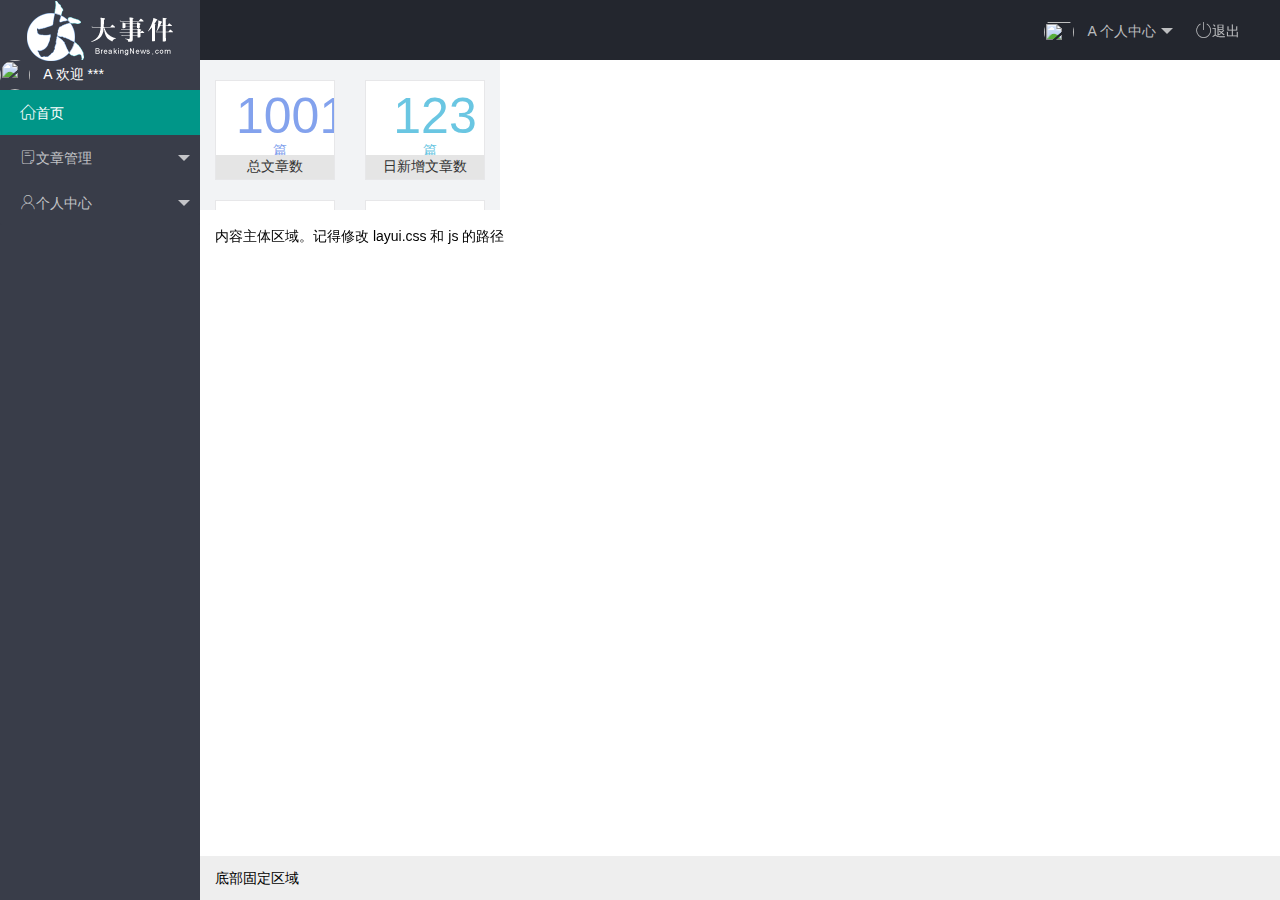
==== index.html @ b92b13a7 "完成" ====
<!DOCTYPE html>
<html lang="en">
  <head>
    <meta charset="UTF-8" />
    <meta http-equiv="X-UA-Compatible" content="IE=edge" />
    <meta name="viewport" content="width=device-width, initial-scale=1.0" />
    <title>Document</title>
    <link rel="stylesheet" href="/assets/lib/layui/css/layui.css" />
    <link rel="stylesheet" href="/assets/fonts/iconfont.css" />
    <link rel="stylesheet" href="/assets/css/index.css" />
  </head>
  <body>
    <div class="layui-layout layui-layout-admin">
      <div class="layui-header">
        <div class="layui-logo layui-hide-xs layui-bg-black">
          <img src="/assets/images/logo.png" alt="" />
        </div>

        <ul class="layui-nav layui-layout-right">
          <li class="layui-nav-item layui-hide layui-show-md-inline-block">
            <!-- 右侧导航栏上面头像 -->
            <a href="javascript:;" class="userinfo">
              <img src="http://t.cn/RCzsdCq" class="layui-nav-img" />
              <span class="text-avatar">A</span>
              个人中心
            </a>
            <dl class="layui-nav-child">
              <dd><a href="">基本资料</a></dd>
              <dd><a href="">更换头像</a></dd>
              <dd><a href="">重置密码</a></dd>
            </dl>
          </li>
          <li class="layui-nav-item" lay-header-event="menuRight" lay-unselect>
            <a href="javascript:;" id="btnLogout"
              ><span class="iconfont icon-tuichu"></span>退出</a
            >
          </li>
        </ul>
      </div>

      <div class="layui-side layui-bg-black">
        <div class="layui-side-scroll">
          <!-- 左侧侧边栏上面头像 -->
          <div class="userinfo">
            <img src="http://t.cn/RCzsdCq" class="layui-nav-img" />
            <span class="text-avatar">A</span>
            <span id="welcome">欢迎 ***</span>
          </div>
          <!-- 左侧导航区域（可配合layui已有的垂直导航） -->
          <ul class="layui-nav layui-nav-tree" lay-shrink="all">
            <li class="layui-nav-item layui-this">
              <a href="/home/dashboard.html" target="fm"
                ><span class="iconfont icon-home"></span>首页</a
              >
            </li>
            <li class="layui-nav-item">
              <a class="" href="javascript:;"
                ><span class="iconfont icon-16"></span>文章管理</a
              >
              <dl class="layui-nav-child">
                <dd>
                  <a href="javascript:;"
                    ><i class="layui-icon layui-icon-app"></i>文章类别</a
                  >
                </dd>
                <dd>
                  <a href="javascript:;"
                    ><i class="layui-icon layui-icon-app"></i>文章列表</a
                  >
                </dd>
                <dd>
                  <a href="javascript:;"
                    ><i class="layui-icon layui-icon-app"></i>发布文章</a
                  >
                </dd>
              </dl>
            </li>

            <li class="layui-nav-item">
              <a href="javascript:;"
                ><span class="iconfont icon-user"></span>个人中心</a
              >
              <dl class="layui-nav-child">
                <dd>
                  <a href="javascript:;"
                    ><i class="layui-icon layui-icon-app"></i>基本资料</a
                  >
                </dd>
                <dd>
                  <a href="javascript:;"
                    ><i class="layui-icon layui-icon-app"></i>更换头像</a
                  >
                </dd>
                <dd>
                  <a href="javascript:;"
                    ><i class="layui-icon layui-icon-app"></i>重置密码</a
                  >
                </dd>
              </dl>
            </li>
          </ul>
        </div>
      </div>

      <div class="layui-body">
        <!-- 内容主体区域 -->
        <iframe name="fm" src="/home/dashboard.html" frameborder="0"></iframe>
        <div style="padding: 15px">
          内容主体区域。记得修改 layui.css 和 js 的路径
        </div>
      </div>

      <div class="layui-footer">
        <!-- 底部固定区域 -->
        底部固定区域
      </div>
    </div>
    <script src="/assets/lib/layui/layui.all.js"></script>
    <script src="/assets/lib/jquery.js"></script>
    <script src="/assets/js/baseAPI.js"></script>
    <script src="/assets/js/index.js"></script>
  </body>
</html>
---- assets/lib/layui/css/layui.css ----
/** layui-v2.5.5 MIT License By https://www.layui.com */
 .layui-inline,img{display:inline-block;vertical-align:middle}h1,h2,h3,h4,h5,h6{font-weight:400}.layui-edge,.layui-header,.layui-inline,.layui-main{position:relative}.layui-body,.layui-edge,.layui-elip{overflow:hidden}.layui-btn,.layui-edge,.layui-inline,img{vertical-align:middle}.layui-btn,.layui-disabled,.layui-icon,.layui-unselect{-moz-user-select:none;-webkit-user-select:none;-ms-user-select:none}.layui-elip,.layui-form-checkbox span,.layui-form-pane .layui-form-label{text-overflow:ellipsis;white-space:nowrap}.layui-breadcrumb,.layui-tree-btnGroup{visibility:hidden}blockquote,body,button,dd,div,dl,dt,form,h1,h2,h3,h4,h5,h6,input,li,ol,p,pre,td,textarea,th,ul{margin:0;padding:0;-webkit-tap-highlight-color:rgba(0,0,0,0)}a:active,a:hover{outline:0}img{border:none}li{list-style:none}table{border-collapse:collapse;border-spacing:0}h4,h5,h6{font-size:100%}button,input,optgroup,option,select,textarea{font-family:inherit;font-size:inherit;font-style:inherit;font-weight:inherit;outline:0}pre{white-space:pre-wrap;white-space:-moz-pre-wrap;white-space:-pre-wrap;white-space:-o-pre-wrap;word-wrap:break-word}body{line-height:24px;font:14px Helvetica Neue,Helvetica,PingFang SC,Tahoma,Arial,sans-serif}hr{height:1px;margin:10px 0;border:0;clear:both}a{color:#333;text-decoration:none}a:hover{color:#777}a cite{font-style:normal;*cursor:pointer}.layui-border-box,.layui-border-box *{box-sizing:border-box}.layui-box,.layui-box *{box-sizing:content-box}.layui-clear{clear:both;*zoom:1}.layui-clear:after{content:'\20';clear:both;*zoom:1;display:block;height:0}.layui-inline{*display:inline;*zoom:1}.layui-edge{display:inline-block;width:0;height:0;border-width:6px;border-style:dashed;border-color:transparent}.layui-edge-top{top:-4px;border-bottom-color:#999;border-bottom-style:solid}.layui-edge-right{border-left-color:#999;border-left-style:solid}.layui-edge-bottom{top:2px;border-top-color:#999;border-top-style:solid}.layui-edge-left{border-right-color:#999;border-right-style:solid}.layui-disabled,.layui-disabled:hover{color:#d2d2d2!important;cursor:not-allowed!important}.layui-circle{border-radius:100%}.layui-show{display:block!important}.layui-hide{display:none!important}@font-face{font-family:layui-icon;src:url(../font/iconfont.eot?v=250);src:url(../font/iconfont.eot?v=250#iefix) format('embedded-opentype'),url(../font/iconfont.woff2?v=250) format('woff2'),url(../font/iconfont.woff?v=250) format('woff'),url(../font/iconfont.ttf?v=250) format('truetype'),url(../font/iconfont.svg?v=250#layui-icon) format('svg')}.layui-icon{font-family:layui-icon!important;font-size:16px;font-style:normal;-webkit-font-smoothing:antialiased;-moz-osx-font-smoothing:grayscale}.layui-icon-reply-fill:before{content:"\e611"}.layui-icon-set-fill:before{content:"\e614"}.layui-icon-menu-fill:before{content:"\e60f"}.layui-icon-search:before{content:"\e615"}.layui-icon-share:before{content:"\e641"}.layui-icon-set-sm:before{content:"\e620"}.layui-icon-engine:before{content:"\e628"}.layui-icon-close:before{content:"\1006"}.layui-icon-close-fill:before{content:"\1007"}.layui-icon-chart-screen:before{content:"\e629"}.layui-icon-star:before{content:"\e600"}.layui-icon-circle-dot:before{content:"\e617"}.layui-icon-chat:before{content:"\e606"}.layui-icon-release:before{content:"\e609"}.layui-icon-list:before{content:"\e60a"}.layui-icon-chart:before{content:"\e62c"}.layui-icon-ok-circle:before{content:"\1005"}.layui-icon-layim-theme:before{content:"\e61b"}.layui-icon-table:before{content:"\e62d"}.layui-icon-right:before{content:"\e602"}.layui-icon-left:before{content:"\e603"}.layui-icon-cart-simple:before{content:"\e698"}.layui-icon-face-cry:before{content:"\e69c"}.layui-icon-face-smile:before{content:"\e6af"}.layui-icon-survey:before{content:"\e6b2"}.layui-icon-tree:before{content:"\e62e"}.layui-icon-upload-circle:before{content:"\e62f"}.layui-icon-add-circle:before{content:"\e61f"}.layui-icon-download-circle:before{content:"\e601"}.layui-icon-templeate-1:before{content:"\e630"}.layui-icon-util:before{content:"\e631"}.layui-icon-face-surprised:before{content:"\e664"}.layui-icon-edit:before{content:"\e642"}.layui-icon-speaker:before{content:"\e645"}.layui-icon-down:before{content:"\e61a"}.layui-icon-file:before{content:"\e621"}.layui-icon-layouts:before{content:"\e632"}.layui-icon-rate-half:before{content:"\e6c9"}.layui-icon-add-circle-fine:before{content:"\e608"}.layui-icon-prev-circle:before{content:"\e633"}.layui-icon-read:before{content:"\e705"}.layui-icon-404:before{content:"\e61c"}.layui-icon-carousel:before{content:"\e634"}.layui-icon-help:before{content:"\e607"}.layui-icon-code-circle:before{content:"\e635"}.layui-icon-water:before{content:"\e636"}.layui-icon-username:before{content:"\e66f"}.layui-icon-find-fill:before{content:"\e670"}.layui-icon-about:before{content:"\e60b"}.layui-icon-location:before{content:"\e715"}.layui-icon-up:before{content:"\e619"}.layui-icon-pause:before{content:"\e651"}.layui-icon-date:before{content:"\e637"}.layui-icon-layim-uploadfile:before{content:"\e61d"}.layui-icon-delete:before{content:"\e640"}.layui-icon-play:before{content:"\e652"}.layui-icon-top:before{content:"\e604"}.layui-icon-friends:before{content:"\e612"}.layui-icon-refresh-3:before{content:"\e9aa"}.layui-icon-ok:before{content:"\e605"}.layui-icon-layer:before{content:"\e638"}.layui-icon-face-smile-fine:before{content:"\e60c"}.layui-icon-dollar:before{content:"\e659"}.layui-icon-group:before{content:"\e613"}.layui-icon-layim-download:before{content:"\e61e"}.layui-icon-picture-fine:before{content:"\e60d"}.layui-icon-link:before{content:"\e64c"}.layui-icon-diamond:before{content:"\e735"}.layui-icon-log:before{content:"\e60e"}.layui-icon-rate-solid:before{content:"\e67a"}.layui-icon-fonts-del:before{content:"\e64f"}.layui-icon-unlink:before{content:"\e64d"}.layui-icon-fonts-clear:before{content:"\e639"}.layui-icon-triangle-r:before{content:"\e623"}.layui-icon-circle:before{content:"\e63f"}.layui-icon-radio:before{content:"\e643"}.layui-icon-align-center:before{content:"\e647"}.layui-icon-align-right:before{content:"\e648"}.layui-icon-align-left:before{content:"\e649"}.layui-icon-loading-1:before{content:"\e63e"}.layui-icon-return:before{content:"\e65c"}.layui-icon-fonts-strong:before{content:"\e62b"}.layui-icon-upload:before{content:"\e67c"}.layui-icon-dialogue:before{content:"\e63a"}.layui-icon-video:before{content:"\e6ed"}.layui-icon-headset:before{content:"\e6fc"}.layui-icon-cellphone-fine:before{content:"\e63b"}.layui-icon-add-1:before{content:"\e654"}.layui-icon-face-smile-b:before{content:"\e650"}.layui-icon-fonts-html:before{content:"\e64b"}.layui-icon-form:before{content:"\e63c"}.layui-icon-cart:before{content:"\e657"}.layui-icon-camera-fill:before{content:"\e65d"}.layui-icon-tabs:before{content:"\e62a"}.layui-icon-fonts-code:before{content:"\e64e"}.layui-icon-fire:before{content:"\e756"}.layui-icon-set:before{content:"\e716"}.layui-icon-fonts-u:before{content:"\e646"}.layui-icon-triangle-d:before{content:"\e625"}.layui-icon-tips:before{content:"\e702"}.layui-icon-picture:before{content:"\e64a"}.layui-icon-more-vertical:before{content:"\e671"}.layui-icon-flag:before{content:"\e66c"}.layui-icon-loading:before{content:"\e63d"}.layui-icon-fonts-i:before{content:"\e644"}.layui-icon-refresh-1:before{content:"\e666"}.layui-icon-rmb:before{content:"\e65e"}.layui-icon-home:before{content:"\e68e"}.layui-icon-user:before{content:"\e770"}.layui-icon-notice:before{content:"\e667"}.layui-icon-login-weibo:before{content:"\e675"}.layui-icon-voice:before{content:"\e688"}.layui-icon-upload-drag:before{content:"\e681"}.layui-icon-login-qq:before{content:"\e676"}.layui-icon-snowflake:before{content:"\e6b1"}.layui-icon-file-b:before{content:"\e655"}.layui-icon-template:before{content:"\e663"}.layui-icon-auz:before{content:"\e672"}.layui-icon-console:before{content:"\e665"}.layui-icon-app:before{content:"\e653"}.layui-icon-prev:before{content:"\e65a"}.layui-icon-website:before{content:"\e7ae"}.layui-icon-next:before{content:"\e65b"}.layui-icon-component:before{content:"\e857"}.layui-icon-more:before{content:"\e65f"}.layui-icon-login-wechat:before{content:"\e677"}.layui-icon-shrink-right:before{content:"\e668"}.layui-icon-spread-left:before{content:"\e66b"}.layui-icon-camera:before{content:"\e660"}.layui-icon-note:before{content:"\e66e"}.layui-icon-refresh:before{content:"\e669"}.layui-icon-female:before{content:"\e661"}.layui-icon-male:before{content:"\e662"}.layui-icon-password:before{content:"\e673"}.layui-icon-senior:before{content:"\e674"}.layui-icon-theme:before{content:"\e66a"}.layui-icon-tread:before{content:"\e6c5"}.layui-icon-praise:before{content:"\e6c6"}.layui-icon-star-fill:before{content:"\e658"}.layui-icon-rate:before{content:"\e67b"}.layui-icon-template-1:before{content:"\e656"}.layui-icon-vercode:before{content:"\e679"}.layui-icon-cellphone:before{content:"\e678"}.layui-icon-screen-full:before{content:"\e622"}.layui-icon-screen-restore:before{content:"\e758"}.layui-icon-cols:before{content:"\e610"}.layui-icon-export:before{content:"\e67d"}.layui-icon-print:before{content:"\e66d"}.layui-icon-slider:before{content:"\e714"}.layui-icon-addition:before{content:"\e624"}.layui-icon-subtraction:before{content:"\e67e"}.layui-icon-service:before{content:"\e626"}.layui-icon-transfer:before{content:"\e691"}.layui-main{width:1140px;margin:0 auto}.layui-header{z-index:1000;height:60px}.layui-header a:hover{transition:all .5s;-webkit-transition:all .5s}.layui-side{position:fixed;left:0;top:0;bottom:0;z-index:999;width:200px;overflow-x:hidden}.layui-side-scroll{position:relative;width:220px;height:100%;overflow-x:hidden}.layui-body{position:absolute;left:200px;right:0;top:0;bottom:0;z-index:998;width:auto;overflow-y:auto;box-sizing:border-box}.layui-layout-body{overflow:hidden}.layui-layout-admin .layui-header{background-color:#23262E}.layui-layout-admin .layui-side{top:60px;width:200px;overflow-x:hidden}.layui-layout-admin .layui-body{position:fixed;top:60px;bottom:44px}.layui-layout-admin .layui-main{width:auto;margin:0 15px}.layui-layout-admin .layui-footer{position:fixed;left:200px;right:0;bottom:0;height:44px;line-height:44px;padding:0 15px;background-color:#eee}.layui-layout-admin .layui-logo{position:absolute;left:0;top:0;width:200px;height:100%;line-height:60px;text-align:center;color:#009688;font-size:16px}.layui-layout-admin .layui-header .layui-nav{background:0 0}.layui-layout-left{position:absolute!important;left:200px;top:0}.layui-layout-right{position:absolute!important;right:0;top:0}.layui-container{position:relative;margin:0 auto;padding:0 15px;box-sizing:border-box}.layui-fluid{position:relative;margin:0 auto;padding:0 15px}.layui-row:after,.layui-row:before{content:'';display:block;clear:both}.layui-col-lg1,.layui-col-lg10,.layui-col-lg11,.layui-col-lg12,.layui-col-lg2,.layui-col-lg3,.layui-col-lg4,.layui-col-lg5,.layui-col-lg6,.layui-col-lg7,.layui-col-lg8,.layui-col-lg9,.layui-col-md1,.layui-col-md10,.layui-col-md11,.layui-col-md12,.layui-col-md2,.layui-col-md3,.layui-col-md4,.layui-col-md5,.layui-col-md6,.layui-col-md7,.layui-col-md8,.layui-col-md9,.layui-col-sm1,.layui-col-sm10,.layui-col-sm11,.layui-col-sm12,.layui-col-sm2,.layui-col-sm3,.layui-col-sm4,.layui-col-sm5,.layui-col-sm6,.layui-col-sm7,.layui-col-sm8,.layui-col-sm9,.layui-col-xs1,.layui-col-xs10,.layui-col-xs11,.layui-col-xs12,.layui-col-xs2,.layui-col-xs3,.layui-col-xs4,.layui-col-xs5,.layui-col-xs6,.layui-col-xs7,.layui-col-xs8,.layui-col-xs9{position:relative;display:block;box-sizing:border-box}.layui-col-xs1,.layui-col-xs10,.layui-col-xs11,.layui-col-xs12,.layui-col-xs2,.layui-col-xs3,.layui-col-xs4,.layui-col-xs5,.layui-col-xs6,.layui-col-xs7,.layui-col-xs8,.layui-col-xs9{float:left}.layui-col-xs1{width:8.33333333%}.layui-col-xs2{width:16.66666667%}.layui-col-xs3{width:25%}.layui-col-xs4{width:33.33333333%}.layui-col-xs5{width:41.66666667%}.layui-col-xs6{width:50%}.layui-col-xs7{width:58.33333333%}.layui-col-xs8{width:66.66666667%}.layui-col-xs9{width:75%}.layui-col-xs10{width:83.33333333%}.layui-col-xs11{width:91.66666667%}.layui-col-xs12{width:100%}.layui-col-xs-offset1{margin-left:8.33333333%}.layui-col-xs-offset2{margin-left:16.66666667%}.layui-col-xs-offset3{margin-left:25%}.layui-col-xs-offset4{margin-left:33.33333333%}.layui-col-xs-offset5{margin-left:41.66666667%}.layui-col-xs-offset6{margin-left:50%}.layui-col-xs-offset7{margin-left:58.33333333%}.layui-col-xs-offset8{margin-left:66.66666667%}.layui-col-xs-offset9{margin-left:75%}.layui-col-xs-offset10{margin-left:83.33333333%}.layui-col-xs-offset11{margin-left:91.66666667%}.layui-col-xs-offset12{margin-left:100%}@media screen and (max-width:768px){.layui-hide-xs{display:none!important}.layui-show-xs-block{display:block!important}.layui-show-xs-inline{display:inline!important}.layui-show-xs-inline-block{display:inline-block!important}}@media screen and (min-width:768px){.layui-container{width:750px}.layui-hide-sm{display:none!important}.layui-show-sm-block{display:block!important}.layui-show-sm-inline{display:inline!important}.layui-show-sm-inline-block{display:inline-block!important}.layui-col-sm1,.layui-col-sm10,.layui-col-sm11,.layui-col-sm12,.layui-col-sm2,.layui-col-sm3,.layui-col-sm4,.layui-col-sm5,.layui-col-sm6,.layui-col-sm7,.layui-col-sm8,.layui-col-sm9{float:left}.layui-col-sm1{width:8.33333333%}.layui-col-sm2{width:16.66666667%}.layui-col-sm3{width:25%}.layui-col-sm4{width:33.33333333%}.layui-col-sm5{width:41.66666667%}.layui-col-sm6{width:50%}.layui-col-sm7{width:58.33333333%}.layui-col-sm8{width:66.66666667%}.layui-col-sm9{width:75%}.layui-col-sm10{width:83.33333333%}.layui-col-sm11{width:91.66666667%}.layui-col-sm12{width:100%}.layui-col-sm-offset1{margin-left:8.33333333%}.layui-col-sm-offset2{margin-left:16.66666667%}.layui-col-sm-offset3{margin-left:25%}.layui-col-sm-offset4{margin-left:33.33333333%}.layui-col-sm-offset5{margin-left:41.66666667%}.layui-col-sm-offset6{margin-left:50%}.layui-col-sm-offset7{margin-left:58.33333333%}.layui-col-sm-offset8{margin-left:66.66666667%}.layui-col-sm-offset9{margin-left:75%}.layui-col-sm-offset10{margin-left:83.33333333%}.layui-col-sm-offset11{margin-left:91.66666667%}.layui-col-sm-offset12{margin-left:100%}}@media screen and (min-width:992px){.layui-container{width:970px}.layui-hide-md{display:none!important}.layui-show-md-block{display:block!important}.layui-show-md-inline{display:inline!important}.layui-show-md-inline-block{display:inline-block!important}.layui-col-md1,.layui-col-md10,.layui-col-md11,.layui-col-md12,.layui-col-md2,.layui-col-md3,.layui-col-md4,.layui-col-md5,.layui-col-md6,.layui-col-md7,.layui-col-md8,.layui-col-md9{float:left}.layui-col-md1{width:8.33333333%}.layui-col-md2{width:16.66666667%}.layui-col-md3{width:25%}.layui-col-md4{width:33.33333333%}.layui-col-md5{width:41.66666667%}.layui-col-md6{width:50%}.layui-col-md7{width:58.33333333%}.layui-col-md8{width:66.66666667%}.layui-col-md9{width:75%}.layui-col-md10{width:83.33333333%}.layui-col-md11{width:91.66666667%}.layui-col-md12{width:100%}.layui-col-md-offset1{margin-left:8.33333333%}.layui-col-md-offset2{margin-left:16.66666667%}.layui-col-md-offset3{margin-left:25%}.layui-col-md-offset4{margin-left:33.33333333%}.layui-col-md-offset5{margin-left:41.66666667%}.layui-col-md-offset6{margin-left:50%}.layui-col-md-offset7{margin-left:58.33333333%}.layui-col-md-offset8{margin-left:66.66666667%}.layui-col-md-offset9{margin-left:75%}.layui-col-md-offset10{margin-left:83.33333333%}.layui-col-md-offset11{margin-left:91.66666667%}.layui-col-md-offset12{margin-left:100%}}@media screen and (min-width:1200px){.layui-container{width:1170px}.layui-hide-lg{display:none!important}.layui-show-lg-block{display:block!important}.layui-show-lg-inline{display:inline!important}.layui-show-lg-inline-block{display:inline-block!important}.layui-col-lg1,.layui-col-lg10,.layui-col-lg11,.layui-col-lg12,.layui-col-lg2,.layui-col-lg3,.layui-col-lg4,.layui-col-lg5,.layui-col-lg6,.layui-col-lg7,.layui-col-lg8,.layui-col-lg9{float:left}.layui-col-lg1{width:8.33333333%}.layui-col-lg2{width:16.66666667%}.layui-col-lg3{width:25%}.layui-col-lg4{width:33.33333333%}.layui-col-lg5{width:41.66666667%}.layui-col-lg6{width:50%}.layui-col-lg7{width:58.33333333%}.layui-col-lg8{width:66.66666667%}.layui-col-lg9{width:75%}.layui-col-lg10{width:83.33333333%}.layui-col-lg11{width:91.66666667%}.layui-col-lg12{width:100%}.layui-col-lg-offset1{margin-left:8.33333333%}.layui-col-lg-offset2{margin-left:16.66666667%}.layui-col-lg-offset3{margin-left:25%}.layui-col-lg-offset4{margin-left:33.33333333%}.layui-col-lg-offset5{margin-left:41.66666667%}.layui-col-lg-offset6{margin-left:50%}.layui-col-lg-offset7{margin-left:58.33333333%}.layui-col-lg-offset8{margin-left:66.66666667%}.layui-col-lg-offset9{margin-left:75%}.layui-col-lg-offset10{margin-left:83.33333333%}.layui-col-lg-offset11{margin-left:91.66666667%}.layui-col-lg-offset12{margin-left:100%}}.layui-col-space1{margin:-.5px}.layui-col-space1>*{padding:.5px}.layui-col-space3{margin:-1.5px}.layui-col-space3>*{padding:1.5px}.layui-col-space5{margin:-2.5px}.layui-col-space5>*{padding:2.5px}.layui-col-space8{margin:-3.5px}.layui-col-space8>*{padding:3.5px}.layui-col-space10{margin:-5px}.layui-col-space10>*{padding:5px}.layui-col-space12{margin:-6px}.layui-col-space12>*{padding:6px}.layui-col-space15{margin:-7.5px}.layui-col-space15>*{padding:7.5px}.layui-col-space18{margin:-9px}.layui-col-space18>*{padding:9px}.layui-col-space20{margin:-10px}.layui-col-space20>*{padding:10px}.layui-col-space22{margin:-11px}.layui-col-space22>*{padding:11px}.layui-col-space25{margin:-12.5px}.layui-col-space25>*{padding:12.5px}.layui-col-space30{margin:-15px}.layui-col-space30>*{padding:15px}.layui-btn,.layui-input,.layui-select,.layui-textarea,.layui-upload-button{outline:0;-webkit-appearance:none;transition:all .3s;-webkit-transition:all .3s;box-sizing:border-box}.layui-elem-quote{margin-bottom:10px;padding:15px;line-height:22px;border-left:5px solid #009688;border-radius:0 2px 2px 0;background-color:#f2f2f2}.layui-quote-nm{border-style:solid;border-width:1px 1px 1px 5px;background:0 0}.layui-elem-field{margin-bottom:10px;padding:0;border-width:1px;border-style:solid}.layui-elem-field legend{margin-left:20px;padding:0 10px;font-size:20px;font-weight:300}.layui-field-title{margin:10px 0 20px;border-width:1px 0 0}.layui-field-box{padding:10px 15px}.layui-field-title .layui-field-box{padding:10px 0}.layui-progress{position:relative;height:6px;border-radius:20px;background-color:#e2e2e2}.layui-progress-bar{position:absolute;left:0;top:0;width:0;max-width:100%;height:6px;border-radius:20px;text-align:right;background-color:#5FB878;transition:all .3s;-webkit-transition:all .3s}.layui-progress-big,.layui-progress-big .layui-progress-bar{height:18px;line-height:18px}.layui-progress-text{position:relative;top:-20px;line-height:18px;font-size:12px;color:#666}.layui-progress-big .layui-progress-text{position:static;padding:0 10px;color:#fff}.layui-collapse{border-width:1px;border-style:solid;border-radius:2px}.layui-colla-content,.layui-colla-item{border-top-width:1px;border-top-style:solid}.layui-colla-item:first-child{border-top:none}.layui-colla-title{position:relative;height:42px;line-height:42px;padding:0 15px 0 35px;color:#333;background-color:#f2f2f2;cursor:pointer;font-size:14px;overflow:hidden}.layui-colla-content{display:none;padding:10px 15px;line-height:22px;color:#666}.layui-colla-icon{position:absolute;left:15px;top:0;font-size:14px}.layui-card{margin-bottom:15px;border-radius:2px;background-color:#fff;box-shadow:0 1px 2px 0 rgba(0,0,0,.05)}.layui-card:last-child{margin-bottom:0}.layui-card-header{position:relative;height:42px;line-height:42px;padding:0 15px;border-bottom:1px solid #f6f6f6;color:#333;border-radius:2px 2px 0 0;font-size:14px}.layui-bg-black,.layui-bg-blue,.layui-bg-cyan,.layui-bg-green,.layui-bg-orange,.layui-bg-red{color:#fff!important}.layui-card-body{position:relative;padding:10px 15px;line-height:24px}.layui-card-body[pad15]{padding:15px}.layui-card-body[pad20]{padding:20px}.layui-card-body .layui-table{margin:5px 0}.layui-card .layui-tab{margin:0}.layui-panel-window{position:relative;padding:15px;border-radius:0;border-top:5px solid #E6E6E6;background-color:#fff}.layui-auxiliar-moving{position:fixed;left:0;right:0;top:0;bottom:0;width:100%;height:100%;background:0 0;z-index:9999999999}.layui-form-label,.layui-form-mid,.layui-form-select,.layui-input-block,.layui-input-inline,.layui-textarea{position:relative}.layui-bg-red{background-color:#FF5722!important}.layui-bg-orange{background-color:#FFB800!important}.layui-bg-green{background-color:#009688!important}.layui-bg-cyan{background-color:#2F4056!important}.layui-bg-blue{background-color:#1E9FFF!important}.layui-bg-black{background-color:#393D49!important}.layui-bg-gray{background-color:#eee!important;color:#666!important}.layui-badge-rim,.layui-colla-content,.layui-colla-item,.layui-collapse,.layui-elem-field,.layui-form-pane .layui-form-item[pane],.layui-form-pane .layui-form-label,.layui-input,.layui-layedit,.layui-layedit-tool,.layui-quote-nm,.layui-select,.layui-tab-bar,.layui-tab-card,.layui-tab-title,.layui-tab-title .layui-this:after,.layui-textarea{border-color:#e6e6e6}.layui-timeline-item:before,hr{background-color:#e6e6e6}.layui-text{line-height:22px;font-size:14px;color:#666}.layui-text h1,.layui-text h2,.layui-text h3{font-weight:500;color:#333}.layui-text h1{font-size:30px}.layui-text h2{font-size:24px}.layui-text h3{font-size:18px}.layui-text a:not(.layui-btn){color:#01AAED}.layui-text a:not(.layui-btn):hover{text-decoration:underline}.layui-text ul{padding:5px 0 5px 15px}.layui-text ul li{margin-top:5px;list-style-type:disc}.layui-text em,.layui-word-aux{color:#999!important;padding:0 5px!important}.layui-btn{display:inline-block;height:38px;line-height:38px;padding:0 18px;background-color:#009688;color:#fff;white-space:nowrap;text-align:center;font-size:14px;border:none;border-radius:2px;cursor:pointer}.layui-btn:hover{opacity:.8;filter:alpha(opacity=80);color:#fff}.layui-btn:active{opacity:1;filter:alpha(opacity=100)}.layui-btn+.layui-btn{margin-left:10px}.layui-btn-container{font-size:0}.layui-btn-container .layui-btn{margin-right:10px;margin-bottom:10px}.layui-btn-container .layui-btn+.layui-btn{margin-left:0}.layui-table .layui-btn-container .layui-btn{margin-bottom:9px}.layui-btn-radius{border-radius:100px}.layui-btn .layui-icon{margin-right:3px;font-size:18px;vertical-align:bottom;vertical-align:middle\9}.layui-btn-primary{border:1px solid #C9C9C9;background-color:#fff;color:#555}.layui-btn-primary:hover{border-color:#009688;color:#333}.layui-btn-normal{background-color:#1E9FFF}.layui-btn-warm{background-color:#FFB800}.layui-btn-danger{background-color:#FF5722}.layui-btn-checked{background-color:#5FB878}.layui-btn-disabled,.layui-btn-disabled:active,.layui-btn-disabled:hover{border:1px solid #e6e6e6;background-color:#FBFBFB;color:#C9C9C9;cursor:not-allowed;opacity:1}.layui-btn-lg{height:44px;line-height:44px;padding:0 25px;font-size:16px}.layui-btn-sm{height:30px;line-height:30px;padding:0 10px;font-size:12px}.layui-btn-sm i{font-size:16px!important}.layui-btn-xs{height:22px;line-height:22px;padding:0 5px;font-size:12px}.layui-btn-xs i{font-size:14px!important}.layui-btn-group{display:inline-block;vertical-align:middle;font-size:0}.layui-btn-group .layui-btn{margin-left:0!important;margin-right:0!important;border-left:1px solid rgba(255,255,255,.5);border-radius:0}.layui-btn-group .layui-btn-primary{border-left:none}.layui-btn-group .layui-btn-primary:hover{border-color:#C9C9C9;color:#009688}.layui-btn-group .layui-btn:first-child{border-left:none;border-radius:2px 0 0 2px}.layui-btn-group .layui-btn-primary:first-child{border-left:1px solid #c9c9c9}.layui-btn-group .layui-btn:last-child{border-radius:0 2px 2px 0}.layui-btn-group .layui-btn+.layui-btn{margin-left:0}.layui-btn-group+.layui-btn-group{margin-left:10px}.layui-btn-fluid{width:100%}.layui-input,.layui-select,.layui-textarea{height:38px;line-height:1.3;line-height:38px\9;border-width:1px;border-style:solid;background-color:#fff;border-radius:2px}.layui-input::-webkit-input-placeholder,.layui-select::-webkit-input-placeholder,.layui-textarea::-webkit-input-placeholder{line-height:1.3}.layui-input,.layui-textarea{display:block;width:100%;padding-left:10px}.layui-input:hover,.layui-textarea:hover{border-color:#D2D2D2!important}.layui-input:focus,.layui-textarea:focus{border-color:#C9C9C9!important}.layui-textarea{min-height:100px;height:auto;line-height:20px;padding:6px 10px;resize:vertical}.layui-select{padding:0 10px}.layui-form input[type=checkbox],.layui-form input[type=radio],.layui-form select{display:none}.layui-form [lay-ignore]{display:initial}.layui-form-item{margin-bottom:15px;clear:both;*zoom:1}.layui-form-item:after{content:'\20';clear:both;*zoom:1;display:block;height:0}.layui-form-label{float:left;display:block;padding:9px 15px;width:80px;font-weight:400;line-height:20px;text-align:right}.layui-form-label-col{display:block;float:none;padding:9px 0;line-height:20px;text-align:left}.layui-form-item .layui-inline{margin-bottom:5px;margin-right:10px}.layui-input-block{margin-left:110px;min-height:36px}.layui-input-inline{display:inline-block;vertical-align:middle}.layui-form-item .layui-input-inline{float:left;width:190px;margin-right:10px}.layui-form-text .layui-input-inline{width:auto}.layui-form-mid{float:left;display:block;padding:9px 0!important;line-height:20px;margin-right:10px}.layui-form-danger+.layui-form-select .layui-input,.layui-form-danger:focus{border-color:#FF5722!important}.layui-form-select .layui-input{padding-right:30px;cursor:pointer}.layui-form-select .layui-edge{position:absolute;right:10px;top:50%;margin-top:-3px;cursor:pointer;border-width:6px;border-top-color:#c2c2c2;border-top-style:solid;transition:all .3s;-webkit-transition:all .3s}.layui-form-select dl{display:none;position:absolute;left:0;top:42px;padding:5px 0;z-index:899;min-width:100%;border:1px solid #d2d2d2;max-height:300px;overflow-y:auto;background-color:#fff;border-radius:2px;box-shadow:0 2px 4px rgba(0,0,0,.12);box-sizing:border-box}.layui-form-select dl dd,.layui-form-select dl dt{padding:0 10px;line-height:36px;white-space:nowrap;overflow:hidden;text-overflow:ellipsis}.layui-form-select dl dt{font-size:12px;color:#999}.layui-form-select dl dd{cursor:pointer}.layui-form-select dl dd:hover{background-color:#f2f2f2;-webkit-transition:.5s all;transition:.5s all}.layui-form-select .layui-select-group dd{padding-left:20px}.layui-form-select dl dd.layui-select-tips{padding-left:10px!important;color:#999}.layui-form-select dl dd.layui-this{background-color:#5FB878;color:#fff}.layui-form-checkbox,.layui-form-select dl dd.layui-disabled{background-color:#fff}.layui-form-selected dl{display:block}.layui-form-checkbox,.layui-form-checkbox *,.layui-form-switch{display:inline-block;vertical-align:middle}.layui-form-selected .layui-edge{margin-top:-9px;-webkit-transform:rotate(180deg);transform:rotate(180deg);margin-top:-3px\9}:root .layui-form-selected .layui-edge{margin-top:-9px\0/IE9}.layui-form-selectup dl{top:auto;bottom:42px}.layui-select-none{margin:5px 0;text-align:center;color:#999}.layui-select-disabled .layui-disabled{border-color:#eee!important}.layui-select-disabled .layui-edge{border-top-color:#d2d2d2}.layui-form-checkbox{position:relative;height:30px;line-height:30px;margin-right:10px;padding-right:30px;cursor:pointer;font-size:0;-webkit-transition:.1s linear;transition:.1s linear;box-sizing:border-box}.layui-form-checkbox span{padding:0 10px;height:100%;font-size:14px;border-radius:2px 0 0 2px;background-color:#d2d2d2;color:#fff;overflow:hidden}.layui-form-checkbox:hover span{background-color:#c2c2c2}.layui-form-checkbox i{position:absolute;right:0;top:0;width:30px;height:28px;border:1px solid #d2d2d2;border-left:none;border-radius:0 2px 2px 0;color:#fff;font-size:20px;text-align:center}.layui-form-checkbox:hover i{border-color:#c2c2c2;color:#c2c2c2}.layui-form-checked,.layui-form-checked:hover{border-color:#5FB878}.layui-form-checked span,.layui-form-checked:hover span{background-color:#5FB878}.layui-form-checked i,.layui-form-checked:hover i{color:#5FB878}.layui-form-item .layui-form-checkbox{margin-top:4px}.layui-form-checkbox[lay-skin=primary]{height:auto!important;line-height:normal!important;min-width:18px;min-height:18px;border:none!important;margin-right:0;padding-left:28px;padding-right:0;background:0 0}.layui-form-checkbox[lay-skin=primary] span{padding-left:0;padding-right:15px;line-height:18px;background:0 0;color:#666}.layui-form-checkbox[lay-skin=primary] i{right:auto;left:0;width:16px;height:16px;line-height:16px;border:1px solid #d2d2d2;font-size:12px;border-radius:2px;background-color:#fff;-webkit-transition:.1s linear;transition:.1s linear}.layui-form-checkbox[lay-skin=primary]:hover i{border-color:#5FB878;color:#fff}.layui-form-checked[lay-skin=primary] i{border-color:#5FB878!important;background-color:#5FB878;color:#fff}.layui-checkbox-disbaled[lay-skin=primary] span{background:0 0!important;color:#c2c2c2}.layui-checkbox-disbaled[lay-skin=primary]:hover i{border-color:#d2d2d2}.layui-form-item .layui-form-checkbox[lay-skin=primary]{margin-top:10px}.layui-form-switch{position:relative;height:22px;line-height:22px;min-width:35px;padding:0 5px;margin-top:8px;border:1px solid #d2d2d2;border-radius:20px;cursor:pointer;background-color:#fff;-webkit-transition:.1s linear;transition:.1s linear}.layui-form-switch i{position:absolute;left:5px;top:3px;width:16px;height:16px;border-radius:20px;background-color:#d2d2d2;-webkit-transition:.1s linear;transition:.1s linear}.layui-form-switch em{position:relative;top:0;width:25px;margin-left:21px;padding:0!important;text-align:center!important;color:#999!important;font-style:normal!important;font-size:12px}.layui-form-onswitch{border-color:#5FB878;background-color:#5FB878}.layui-checkbox-disbaled,.layui-checkbox-disbaled i{border-color:#e2e2e2!important}.layui-form-onswitch i{left:100%;margin-left:-21px;background-color:#fff}.layui-form-onswitch em{margin-left:5px;margin-right:21px;color:#fff!important}.layui-checkbox-disbaled span{background-color:#e2e2e2!important}.layui-checkbox-disbaled:hover i{color:#fff!important}[lay-radio]{display:none}.layui-form-radio,.layui-form-radio *{display:inline-block;vertical-align:middle}.layui-form-radio{line-height:28px;margin:6px 10px 0 0;padding-right:10px;cursor:pointer;font-size:0}.layui-form-radio *{font-size:14px}.layui-form-radio>i{margin-right:8px;font-size:22px;color:#c2c2c2}.layui-form-radio>i:hover,.layui-form-radioed>i{color:#5FB878}.layui-radio-disbaled>i{color:#e2e2e2!important}.layui-form-pane .layui-form-label{width:110px;padding:8px 15px;height:38px;line-height:20px;border-width:1px;border-style:solid;border-radius:2px 0 0 2px;text-align:center;background-color:#FBFBFB;overflow:hidden;box-sizing:border-box}.layui-form-pane .layui-input-inline{margin-left:-1px}.layui-form-pane .layui-input-block{margin-left:110px;left:-1px}.layui-form-pane .layui-input{border-radius:0 2px 2px 0}.layui-form-pane .layui-form-text .layui-form-label{float:none;width:100%;border-radius:2px;box-sizing:border-box;text-align:left}.layui-form-pane .layui-form-text .layui-input-inline{display:block;margin:0;top:-1px;clear:both}.layui-form-pane .layui-form-text .layui-input-block{margin:0;left:0;top:-1px}.layui-form-pane .layui-form-text .layui-textarea{min-height:100px;border-radius:0 0 2px 2px}.layui-form-pane .layui-form-checkbox{margin:4px 0 4px 10px}.layui-form-pane .layui-form-radio,.layui-form-pane .layui-form-switch{margin-top:6px;margin-left:10px}.layui-form-pane .layui-form-item[pane]{position:relative;border-width:1px;border-style:solid}.layui-form-pane .layui-form-item[pane] .layui-form-label{position:absolute;left:0;top:0;height:100%;border-width:0 1px 0 0}.layui-form-pane .layui-form-item[pane] .layui-input-inline{margin-left:110px}@media screen and (max-width:450px){.layui-form-item .layui-form-label{text-overflow:ellipsis;overflow:hidden;white-space:nowrap}.layui-form-item .layui-inline{display:block;margin-right:0;margin-bottom:20px;clear:both}.layui-form-item .layui-inline:after{content:'\20';clear:both;display:block;height:0}.layui-form-item .layui-input-inline{display:block;float:none;left:-3px;width:auto;margin:0 0 10px 112px}.layui-form-item .layui-input-inline+.layui-form-mid{margin-left:110px;top:-5px;padding:0}.layui-form-item .layui-form-checkbox{margin-right:5px;margin-bottom:5px}}.layui-layedit{border-width:1px;border-style:solid;border-radius:2px}.layui-layedit-tool{padding:3px 5px;border-bottom-width:1px;border-bottom-style:solid;font-size:0}.layedit-tool-fixed{position:fixed;top:0;border-top:1px solid #e2e2e2}.layui-layedit-tool .layedit-tool-mid,.layui-layedit-tool .layui-icon{display:inline-block;vertical-align:middle;text-align:center;font-size:14px}.layui-layedit-tool .layui-icon{position:relative;width:32px;height:30px;line-height:30px;margin:3px 5px;color:#777;cursor:pointer;border-radius:2px}.layui-layedit-tool .layui-icon:hover{color:#393D49}.layui-layedit-tool .layui-icon:active{color:#000}.layui-layedit-tool .layedit-tool-active{background-color:#e2e2e2;color:#000}.layui-layedit-tool .layui-disabled,.layui-layedit-tool .layui-disabled:hover{color:#d2d2d2;cursor:not-allowed}.layui-layedit-tool .layedit-tool-mid{width:1px;height:18px;margin:0 10px;background-color:#d2d2d2}.layedit-tool-html{width:50px!important;font-size:30px!important}.layedit-tool-b,.layedit-tool-code,.layedit-tool-help{font-size:16px!important}.layedit-tool-d,.layedit-tool-face,.layedit-tool-image,.layedit-tool-unlink{font-size:18px!important}.layedit-tool-image input{position:absolute;font-size:0;left:0;top:0;width:100%;height:100%;opacity:.01;filter:Alpha(opacity=1);cursor:pointer}.layui-layedit-iframe iframe{display:block;width:100%}#LAY_layedit_code{overflow:hidden}.layui-laypage{display:inline-block;*display:inline;*zoom:1;vertical-align:middle;margin:10px 0;font-size:0}.layui-laypage>a:first-child,.layui-laypage>a:first-child em{border-radius:2px 0 0 2px}.layui-laypage>a:last-child,.layui-laypage>a:last-child em{border-radius:0 2px 2px 0}.layui-laypage>:first-child{margin-left:0!important}.layui-laypage>:last-child{margin-right:0!important}.layui-laypage a,.layui-laypage button,.layui-laypage input,.layui-laypage select,.layui-laypage span{border:1px solid #e2e2e2}.layui-laypage a,.layui-laypage span{display:inline-block;*display:inline;*zoom:1;vertical-align:middle;padding:0 15px;height:28px;line-height:28px;margin:0 -1px 5px 0;background-color:#fff;color:#333;font-size:12px}.layui-flow-more a *,.layui-laypage input,.layui-table-view select[lay-ignore]{display:inline-block}.layui-laypage a:hover{color:#009688}.layui-laypage em{font-style:normal}.layui-laypage .layui-laypage-spr{color:#999;font-weight:700}.layui-laypage a{text-decoration:none}.layui-laypage .layui-laypage-curr{position:relative}.layui-laypage .layui-laypage-curr em{position:relative;color:#fff}.layui-laypage .layui-laypage-curr .layui-laypage-em{position:absolute;left:-1px;top:-1px;padding:1px;width:100%;height:100%;background-color:#009688}.layui-laypage-em{border-radius:2px}.layui-laypage-next em,.layui-laypage-prev em{font-family:Sim sun;font-size:16px}.layui-laypage .layui-laypage-count,.layui-laypage .layui-laypage-limits,.layui-laypage .layui-laypage-refresh,.layui-laypage .layui-laypage-skip{margin-left:10px;margin-right:10px;padding:0;border:none}.layui-laypage .layui-laypage-limits,.layui-laypage .layui-laypage-refresh{vertical-align:top}.layui-laypage .layui-laypage-refresh i{font-size:18px;cursor:pointer}.layui-laypage select{height:22px;padding:3px;border-radius:2px;cursor:pointer}.layui-laypage .layui-laypage-skip{height:30px;line-height:30px;color:#999}.layui-laypage button,.layui-laypage input{height:30px;line-height:30px;border-radius:2px;vertical-align:top;background-color:#fff;box-sizing:border-box}.layui-laypage input{width:40px;margin:0 10px;padding:0 3px;text-align:center}.layui-laypage input:focus,.layui-laypage select:focus{border-color:#009688!important}.layui-laypage button{margin-left:10px;padding:0 10px;cursor:pointer}.layui-table,.layui-table-view{margin:10px 0}.layui-flow-more{margin:10px 0;text-align:center;color:#999;font-size:14px}.layui-flow-more a{height:32px;line-height:32px}.layui-flow-more a *{vertical-align:top}.layui-flow-more a cite{padding:0 20px;border-radius:3px;background-color:#eee;color:#333;font-style:normal}.layui-flow-more a cite:hover{opacity:.8}.layui-flow-more a i{font-size:30px;color:#737383}.layui-table{width:100%;background-color:#fff;color:#666}.layui-table tr{transition:all .3s;-webkit-transition:all .3s}.layui-table th{text-align:left;font-weight:400}.layui-table tbody tr:hover,.layui-table thead tr,.layui-table-click,.layui-table-header,.layui-table-hover,.layui-table-mend,.layui-table-patch,.layui-table-tool,.layui-table-total,.layui-table-total tr,.layui-table[lay-even] tr:nth-child(even){background-color:#f2f2f2}.layui-table td,.layui-table th,.layui-table-col-set,.layui-table-fixed-r,.layui-table-grid-down,.layui-table-header,.layui-table-page,.layui-table-tips-main,.layui-table-tool,.layui-table-total,.layui-table-view,.layui-table[lay-skin=line],.layui-table[lay-skin=row]{border-width:1px;border-style:solid;border-color:#e6e6e6}.layui-table td,.layui-table th{position:relative;padding:9px 15px;min-height:20px;line-height:20px;font-size:14px}.layui-table[lay-skin=line] td,.layui-table[lay-skin=line] th{border-width:0 0 1px}.layui-table[lay-skin=row] td,.layui-table[lay-skin=row] th{border-width:0 1px 0 0}.layui-table[lay-skin=nob] td,.layui-table[lay-skin=nob] th{border:none}.layui-table img{max-width:100px}.layui-table[lay-size=lg] td,.layui-table[lay-size=lg] th{padding:15px 30px}.layui-table-view .layui-table[lay-size=lg] .layui-table-cell{height:40px;line-height:40px}.layui-table[lay-size=sm] td,.layui-table[lay-size=sm] th{font-size:12px;padding:5px 10px}.layui-table-view .layui-table[lay-size=sm] .layui-table-cell{height:20px;line-height:20px}.layui-table[lay-data]{display:none}.layui-table-box{position:relative;overflow:hidden}.layui-table-view .layui-table{position:relative;width:auto;margin:0}.layui-table-view .layui-table[lay-skin=line]{border-width:0 1px 0 0}.layui-table-view .layui-table[lay-skin=row]{border-width:0 0 1px}.layui-table-view .layui-table td,.layui-table-view .layui-table th{padding:5px 0;border-top:none;border-left:none}.layui-table-view .layui-table th.layui-unselect .layui-table-cell span{cursor:pointer}.layui-table-view .layui-table td{cursor:default}.layui-table-view .layui-table td[data-edit=text]{cursor:text}.layui-table-view .layui-form-checkbox[lay-skin=primary] i{width:18px;height:18px}.layui-table-view .layui-form-radio{line-height:0;padding:0}.layui-table-view .layui-form-radio>i{margin:0;font-size:20px}.layui-table-init{position:absolute;left:0;top:0;width:100%;height:100%;text-align:center;z-index:110}.layui-table-init .layui-icon{position:absolute;left:50%;top:50%;margin:-15px 0 0 -15px;font-size:30px;color:#c2c2c2}.layui-table-header{border-width:0 0 1px;overflow:hidden}.layui-table-header .layui-table{margin-bottom:-1px}.layui-table-tool .layui-inline[lay-event]{position:relative;width:26px;height:26px;padding:5px;line-height:16px;margin-right:10px;text-align:center;color:#333;border:1px solid #ccc;cursor:pointer;-webkit-transition:.5s all;transition:.5s all}.layui-table-tool .layui-inline[lay-event]:hover{border:1px solid #999}.layui-table-tool-temp{padding-right:120px}.layui-table-tool-self{position:absolute;right:17px;top:10px}.layui-table-tool .layui-table-tool-self .layui-inline[lay-event]{margin:0 0 0 10px}.layui-table-tool-panel{position:absolute;top:29px;left:-1px;padding:5px 0;min-width:150px;min-height:40px;border:1px solid #d2d2d2;text-align:left;overflow-y:auto;background-color:#fff;box-shadow:0 2px 4px rgba(0,0,0,.12)}.layui-table-cell,.layui-table-tool-panel li{overflow:hidden;text-overflow:ellipsis;white-space:nowrap}.layui-table-tool-panel li{padding:0 10px;line-height:30px;-webkit-transition:.5s all;transition:.5s all}.layui-table-tool-panel li .layui-form-checkbox[lay-skin=primary]{width:100%;padding-left:28px}.layui-table-tool-panel li:hover{background-color:#f2f2f2}.layui-table-tool-panel li .layui-form-checkbox[lay-skin=primary] i{position:absolute;left:0;top:0}.layui-table-tool-panel li .layui-form-checkbox[lay-skin=primary] span{padding:0}.layui-table-tool .layui-table-tool-self .layui-table-tool-panel{left:auto;right:-1px}.layui-table-col-set{position:absolute;right:0;top:0;width:20px;height:100%;border-width:0 0 0 1px;background-color:#fff}.layui-table-sort{width:10px;height:20px;margin-left:5px;cursor:pointer!important}.layui-table-sort .layui-edge{position:absolute;left:5px;border-width:5px}.layui-table-sort .layui-table-sort-asc{top:3px;border-top:none;border-bottom-style:solid;border-bottom-color:#b2b2b2}.layui-table-sort .layui-table-sort-asc:hover{border-bottom-color:#666}.layui-table-sort .layui-table-sort-desc{bottom:5px;border-bottom:none;border-top-style:solid;border-top-color:#b2b2b2}.layui-table-sort .layui-table-sort-desc:hover{border-top-color:#666}.layui-table-sort[lay-sort=asc] .layui-table-sort-asc{border-bottom-color:#000}.layui-table-sort[lay-sort=desc] .layui-table-sort-desc{border-top-color:#000}.layui-table-cell{height:28px;line-height:28px;padding:0 15px;position:relative;box-sizing:border-box}.layui-table-cell .layui-form-checkbox[lay-skin=primary]{top:-1px;padding:0}.layui-table-cell .layui-table-link{color:#01AAED}.laytable-cell-checkbox,.laytable-cell-numbers,.laytable-cell-radio,.laytable-cell-space{padding:0;text-align:center}.layui-table-body{position:relative;overflow:auto;margin-right:-1px;margin-bottom:-1px}.layui-table-body .layui-none{line-height:26px;padding:15px;text-align:center;color:#999}.layui-table-fixed{position:absolute;left:0;top:0;z-index:101}.layui-table-fixed .layui-table-body{overflow:hidden}.layui-table-fixed-l{box-shadow:0 -1px 8px rgba(0,0,0,.08)}.layui-table-fixed-r{left:auto;right:-1px;border-width:0 0 0 1px;box-shadow:-1px 0 8px rgba(0,0,0,.08)}.layui-table-fixed-r .layui-table-header{position:relative;overflow:visible}.layui-table-mend{position:absolute;right:-49px;top:0;height:100%;width:50px}.layui-table-tool{position:relative;z-index:890;width:100%;min-height:50px;line-height:30px;padding:10px 15px;border-width:0 0 1px}.layui-table-tool .layui-btn-container{margin-bottom:-10px}.layui-table-page,.layui-table-total{border-width:1px 0 0;margin-bottom:-1px;overflow:hidden}.layui-table-page{position:relative;width:100%;padding:7px 7px 0;height:41px;font-size:12px;white-space:nowrap}.layui-table-page>div{height:26px}.layui-table-page .layui-laypage{margin:0}.layui-table-page .layui-laypage a,.layui-table-page .layui-laypage span{height:26px;line-height:26px;margin-bottom:10px;border:none;background:0 0}.layui-table-page .layui-laypage a,.layui-table-page .layui-laypage span.layui-laypage-curr{padding:0 12px}.layui-table-page .layui-laypage span{margin-left:0;padding:0}.layui-table-page .layui-laypage .layui-laypage-prev{margin-left:-7px!important}.layui-table-page .layui-laypage .layui-laypage-curr .layui-laypage-em{left:0;top:0;padding:0}.layui-table-page .layui-laypage button,.layui-table-page .layui-laypage input{height:26px;line-height:26px}.layui-table-page .layui-laypage input{width:40px}.layui-table-page .layui-laypage button{padding:0 10px}.layui-table-page select{height:18px}.layui-table-patch .layui-table-cell{padding:0;width:30px}.layui-table-edit{position:absolute;left:0;top:0;width:100%;height:100%;padding:0 14px 1px;border-radius:0;box-shadow:1px 1px 20px rgba(0,0,0,.15)}.layui-table-edit:focus{border-color:#5FB878!important}select.layui-table-edit{padding:0 0 0 10px;border-color:#C9C9C9}.layui-table-view .layui-form-checkbox,.layui-table-view .layui-form-radio,.layui-table-view .layui-form-switch{top:0;margin:0;box-sizing:content-box}.layui-table-view .layui-form-checkbox{top:-1px;height:26px;line-height:26px}.layui-table-view .layui-form-checkbox i{height:26px}.layui-table-grid .layui-table-cell{overflow:visible}.layui-table-grid-down{position:absolute;top:0;right:0;width:26px;height:100%;padding:5px 0;border-width:0 0 0 1px;text-align:center;background-color:#fff;color:#999;cursor:pointer}.layui-table-grid-down .layui-icon{position:absolute;top:50%;left:50%;margin:-8px 0 0 -8px}.layui-table-grid-down:hover{background-color:#fbfbfb}body .layui-table-tips .layui-layer-content{background:0 0;padding:0;box-shadow:0 1px 6px rgba(0,0,0,.12)}.layui-table-tips-main{margin:-44px 0 0 -1px;max-height:150px;padding:8px 15px;font-size:14px;overflow-y:scroll;background-color:#fff;color:#666}.layui-table-tips-c{position:absolute;right:-3px;top:-13px;width:20px;height:20px;padding:3px;cursor:pointer;background-color:#666;border-radius:50%;color:#fff}.layui-table-tips-c:hover{background-color:#777}.layui-table-tips-c:before{position:relative;right:-2px}.layui-upload-file{display:none!important;opacity:.01;filter:Alpha(opacity=1)}.layui-upload-drag,.layui-upload-form,.layui-upload-wrap{display:inline-block}.layui-upload-list{margin:10px 0}.layui-upload-choose{padding:0 10px;color:#999}.layui-upload-drag{position:relative;padding:30px;border:1px dashed #e2e2e2;background-color:#fff;text-align:center;cursor:pointer;color:#999}.layui-upload-drag .layui-icon{font-size:50px;color:#009688}.layui-upload-drag[lay-over]{border-color:#009688}.layui-upload-iframe{position:absolute;width:0;height:0;border:0;visibility:hidden}.layui-upload-wrap{position:relative;vertical-align:middle}.layui-upload-wrap .layui-upload-file{display:block!important;position:absolute;left:0;top:0;z-index:10;font-size:100px;width:100%;height:100%;opacity:.01;filter:Alpha(opacity=1);cursor:pointer}.layui-transfer-active,.layui-transfer-box{display:inline-block;vertical-align:middle}.layui-transfer-box,.layui-transfer-header,.layui-transfer-search{border-width:0;border-style:solid;border-color:#e6e6e6}.layui-transfer-box{position:relative;border-width:1px;width:200px;height:360px;border-radius:2px;background-color:#fff}.layui-transfer-box .layui-form-checkbox{width:100%;margin:0!important}.layui-transfer-header{height:38px;line-height:38px;padding:0 10px;border-bottom-width:1px}.layui-transfer-search{position:relative;padding:10px;border-bottom-width:1px}.layui-transfer-search .layui-input{height:32px;padding-left:30px;font-size:12px}.layui-transfer-search .layui-icon-search{position:absolute;left:20px;top:50%;margin-top:-8px;color:#666}.layui-transfer-active{margin:0 15px}.layui-transfer-active .layui-btn{display:block;margin:0;padding:0 15px;background-color:#5FB878;border-color:#5FB878;color:#fff}.layui-transfer-active .layui-btn-disabled{background-color:#FBFBFB;border-color:#e6e6e6;color:#C9C9C9}.layui-transfer-active .layui-btn:first-child{margin-bottom:15px}.layui-transfer-active .layui-btn .layui-icon{margin:0;font-size:14px!important}.layui-transfer-data{padding:5px 0;overflow:auto}.layui-transfer-data li{height:32px;line-height:32px;padding:0 10px}.layui-transfer-data li:hover{background-color:#f2f2f2;transition:.5s all}.layui-transfer-data .layui-none{padding:15px 10px;text-align:center;color:#999}.layui-nav{position:relative;padding:0 20px;background-color:#393D49;color:#fff;border-radius:2px;font-size:0;box-sizing:border-box}.layui-nav *{font-size:14px}.layui-nav .layui-nav-item{position:relative;display:inline-block;*display:inline;*zoom:1;vertical-align:middle;line-height:60px}.layui-nav .layui-nav-item a{display:block;padding:0 20px;color:#fff;color:rgba(255,255,255,.7);transition:all .3s;-webkit-transition:all .3s}.layui-nav .layui-this:after,.layui-nav-bar,.layui-nav-tree .layui-nav-itemed:after{position:absolute;left:0;top:0;width:0;height:5px;background-color:#5FB878;transition:all .2s;-webkit-transition:all .2s}.layui-nav-bar{z-index:1000}.layui-nav .layui-nav-item a:hover,.layui-nav .layui-this a{color:#fff}.layui-nav .layui-this:after{content:'';top:auto;bottom:0;width:100%}.layui-nav-img{width:30px;height:30px;margin-right:10px;border-radius:50%}.layui-nav .layui-nav-more{content:'';width:0;height:0;border-style:solid dashed dashed;border-color:#fff transparent transparent;overflow:hidden;cursor:pointer;transition:all .2s;-webkit-transition:all .2s;position:absolute;top:50%;right:3px;margin-top:-3px;border-width:6px;border-top-color:rgba(255,255,255,.7)}.layui-nav .layui-nav-mored,.layui-nav-itemed>a .layui-nav-more{margin-top:-9px;border-style:dashed dashed solid;border-color:transparent transparent #fff}.layui-nav-child{display:none;position:absolute;left:0;top:65px;min-width:100%;line-height:36px;padding:5px 0;box-shadow:0 2px 4px rgba(0,0,0,.12);border:1px solid #d2d2d2;background-color:#fff;z-index:100;border-radius:2px;white-space:nowrap}.layui-nav .layui-nav-child a{color:#333}.layui-nav .layui-nav-child a:hover{background-color:#f2f2f2;color:#000}.layui-nav-child dd{position:relative}.layui-nav .layui-nav-child dd.layui-this a,.layui-nav-child dd.layui-this{background-color:#5FB878;color:#fff}.layui-nav-child dd.layui-this:after{display:none}.layui-nav-tree{width:200px;padding:0}.layui-nav-tree .layui-nav-item{display:block;width:100%;line-height:45px}.layui-nav-tree .layui-nav-item a{position:relative;height:45px;line-height:45px;text-overflow:ellipsis;overflow:hidden;white-space:nowrap}.layui-nav-tree .layui-nav-item a:hover{background-color:#4E5465}.layui-nav-tree .layui-nav-bar{width:5px;height:0;background-color:#009688}.layui-nav-tree .layui-nav-child dd.layui-this,.layui-nav-tree .layui-nav-child dd.layui-this a,.layui-nav-tree .layui-this,.layui-nav-tree .layui-this>a,.layui-nav-tree .layui-this>a:hover{background-color:#009688;color:#fff}.layui-nav-tree .layui-this:after{display:none}.layui-nav-itemed>a,.layui-nav-tree .layui-nav-title a,.layui-nav-tree .layui-nav-title a:hover{color:#fff!important}.layui-nav-tree .layui-nav-child{position:relative;z-index:0;top:0;border:none;box-shadow:none}.layui-nav-tree .layui-nav-child a{height:40px;line-height:40px;color:#fff;color:rgba(255,255,255,.7)}.layui-nav-tree .layui-nav-child,.layui-nav-tree .layui-nav-child a:hover{background:0 0;color:#fff}.layui-nav-tree .layui-nav-more{right:10px}.layui-nav-itemed>.layui-nav-child{display:block;padding:0;background-color:rgba(0,0,0,.3)!important}.layui-nav-itemed>.layui-nav-child>.layui-this>.layui-nav-child{display:block}.layui-nav-side{position:fixed;top:0;bottom:0;left:0;overflow-x:hidden;z-index:999}.layui-bg-blue .layui-nav-bar,.layui-bg-blue .layui-nav-itemed:after,.layui-bg-blue .layui-this:after{background-color:#93D1FF}.layui-bg-blue .layui-nav-child dd.layui-this{background-color:#1E9FFF}.layui-bg-blue .layui-nav-itemed>a,.layui-nav-tree.layui-bg-blue .layui-nav-title a,.layui-nav-tree.layui-bg-blue .layui-nav-title a:hover{background-color:#007DDB!important}.layui-breadcrumb{font-size:0}.layui-breadcrumb>*{font-size:14px}.layui-breadcrumb a{color:#999!important}.layui-breadcrumb a:hover{color:#5FB878!important}.layui-breadcrumb a cite{color:#666;font-style:normal}.layui-breadcrumb span[lay-separator]{margin:0 10px;color:#999}.layui-tab{margin:10px 0;text-align:left!important}.layui-tab[overflow]>.layui-tab-title{overflow:hidden}.layui-tab-title{position:relative;left:0;height:40px;white-space:nowrap;font-size:0;border-bottom-width:1px;border-bottom-style:solid;transition:all .2s;-webkit-transition:all .2s}.layui-tab-title li{display:inline-block;*display:inline;*zoom:1;vertical-align:middle;font-size:14px;transition:all .2s;-webkit-transition:all .2s;position:relative;line-height:40px;min-width:65px;padding:0 15px;text-align:center;cursor:pointer}.layui-tab-title li a{display:block}.layui-tab-title .layui-this{color:#000}.layui-tab-title .layui-this:after{position:absolute;left:0;top:0;content:'';width:100%;height:41px;border-width:1px;border-style:solid;border-bottom-color:#fff;border-radius:2px 2px 0 0;box-sizing:border-box;pointer-events:none}.layui-tab-bar{position:absolute;right:0;top:0;z-index:10;width:30px;height:39px;line-height:39px;border-width:1px;border-style:solid;border-radius:2px;text-align:center;background-color:#fff;cursor:pointer}.layui-tab-bar .layui-icon{position:relative;display:inline-block;top:3px;transition:all .3s;-webkit-transition:all .3s}.layui-tab-item{display:none}.layui-tab-more{padding-right:30px;height:auto!important;white-space:normal!important}.layui-tab-more li.layui-this:after{border-bottom-color:#e2e2e2;border-radius:2px}.layui-tab-more .layui-tab-bar .layui-icon{top:-2px;top:3px\9;-webkit-transform:rotate(180deg);transform:rotate(180deg)}:root .layui-tab-more .layui-tab-bar .layui-icon{top:-2px\0/IE9}.layui-tab-content{padding:10px}.layui-tab-title li .layui-tab-close{position:relative;display:inline-block;width:18px;height:18px;line-height:20px;margin-left:8px;top:1px;text-align:center;font-size:14px;color:#c2c2c2;transition:all .2s;-webkit-transition:all .2s}.layui-tab-title li .layui-tab-close:hover{border-radius:2px;background-color:#FF5722;color:#fff}.layui-tab-brief>.layui-tab-title .layui-this{color:#009688}.layui-tab-brief>.layui-tab-more li.layui-this:after,.layui-tab-brief>.layui-tab-title .layui-this:after{border:none;border-radius:0;border-bottom:2px solid #5FB878}.layui-tab-brief[overflow]>.layui-tab-title .layui-this:after{top:-1px}.layui-tab-card{border-width:1px;border-style:solid;border-radius:2px;box-shadow:0 2px 5px 0 rgba(0,0,0,.1)}.layui-tab-card>.layui-tab-title{background-color:#f2f2f2}.layui-tab-card>.layui-tab-title li{margin-right:-1px;margin-left:-1px}.layui-tab-card>.layui-tab-title .layui-this{background-color:#fff}.layui-tab-card>.layui-tab-title .layui-this:after{border-top:none;border-width:1px;border-bottom-color:#fff}.layui-tab-card>.layui-tab-title .layui-tab-bar{height:40px;line-height:40px;border-radius:0;border-top:none;border-right:none}.layui-tab-card>.layui-tab-more .layui-this{background:0 0;color:#5FB878}.layui-tab-card>.layui-tab-more .layui-this:after{border:none}.layui-timeline{padding-left:5px}.layui-timeline-item{position:relative;padding-bottom:20px}.layui-timeline-axis{position:absolute;left:-5px;top:0;z-index:10;width:20px;height:20px;line-height:20px;background-color:#fff;color:#5FB878;border-radius:50%;text-align:center;cursor:pointer}.layui-timeline-axis:hover{color:#FF5722}.layui-timeline-item:before{content:'';position:absolute;left:5px;top:0;z-index:0;width:1px;height:100%}.layui-timeline-item:last-child:before{display:none}.layui-timeline-item:first-child:before{display:block}.layui-timeline-content{padding-left:25px}.layui-timeline-title{position:relative;margin-bottom:10px}.layui-badge,.layui-badge-dot,.layui-badge-rim{position:relative;display:inline-block;padding:0 6px;font-size:12px;text-align:center;background-color:#FF5722;color:#fff;border-radius:2px}.layui-badge{height:18px;line-height:18px}.layui-badge-dot{width:8px;height:8px;padding:0;border-radius:50%}.layui-badge-rim{height:18px;line-height:18px;border-width:1px;border-style:solid;background-color:#fff;color:#666}.layui-btn .layui-badge,.layui-btn .layui-badge-dot{margin-left:5px}.layui-nav .layui-badge,.layui-nav .layui-badge-dot{position:absolute;top:50%;margin:-8px 6px 0}.layui-tab-title .layui-badge,.layui-tab-title .layui-badge-dot{left:5px;top:-2px}.layui-carousel{position:relative;left:0;top:0;background-color:#f8f8f8}.layui-carousel>[carousel-item]{position:relative;width:100%;height:100%;overflow:hidden}.layui-carousel>[carousel-item]:before{position:absolute;content:'\e63d';left:50%;top:50%;width:100px;line-height:20px;margin:-10px 0 0 -50px;text-align:center;color:#c2c2c2;font-family:layui-icon!important;font-size:30px;font-style:normal;-webkit-font-smoothing:antialiased;-moz-osx-font-smoothing:grayscale}.layui-carousel>[carousel-item]>*{display:none;position:absolute;left:0;top:0;width:100%;height:100%;background-color:#f8f8f8;transition-duration:.3s;-webkit-transition-duration:.3s}.layui-carousel-updown>*{-webkit-transition:.3s ease-in-out up;transition:.3s ease-in-out up}.layui-carousel-arrow{display:none\9;opacity:0;position:absolute;left:10px;top:50%;margin-top:-18px;width:36px;height:36px;line-height:36px;text-align:center;font-size:20px;border:0;border-radius:50%;background-color:rgba(0,0,0,.2);color:#fff;-webkit-transition-duration:.3s;transition-duration:.3s;cursor:pointer}.layui-carousel-arrow[lay-type=add]{left:auto!important;right:10px}.layui-carousel:hover .layui-carousel-arrow[lay-type=add],.layui-carousel[lay-arrow=always] .layui-carousel-arrow[lay-type=add]{right:20px}.layui-carousel[lay-arrow=always] .layui-carousel-arrow{opacity:1;left:20px}.layui-carousel[lay-arrow=none] .layui-carousel-arrow{display:none}.layui-carousel-arrow:hover,.layui-carousel-ind ul:hover{background-color:rgba(0,0,0,.35)}.layui-carousel:hover .layui-carousel-arrow{display:block\9;opacity:1;left:20px}.layui-carousel-ind{position:relative;top:-35px;width:100%;line-height:0!important;text-align:center;font-size:0}.layui-carousel[lay-indicator=outside]{margin-bottom:30px}.layui-carousel[lay-indicator=outside] .layui-carousel-ind{top:10px}.layui-carousel[lay-indicator=outside] .layui-carousel-ind ul{background-color:rgba(0,0,0,.5)}.layui-carousel[lay-indicator=none] .layui-carousel-ind{display:none}.layui-carousel-ind ul{display:inline-block;padding:5px;background-color:rgba(0,0,0,.2);border-radius:10px;-webkit-transition-duration:.3s;transition-duration:.3s}.layui-carousel-ind li{display:inline-block;width:10px;height:10px;margin:0 3px;font-size:14px;background-color:#e2e2e2;background-color:rgba(255,255,255,.5);border-radius:50%;cursor:pointer;-webkit-transition-duration:.3s;transition-duration:.3s}.layui-carousel-ind li:hover{background-color:rgba(255,255,255,.7)}.layui-carousel-ind li.layui-this{background-color:#fff}.layui-carousel>[carousel-item]>.layui-carousel-next,.layui-carousel>[carousel-item]>.layui-carousel-prev,.layui-carousel>[carousel-item]>.layui-this{display:block}.layui-carousel>[carousel-item]>.layui-this{left:0}.layui-carousel>[carousel-item]>.layui-carousel-prev{left:-100%}.layui-carousel>[carousel-item]>.layui-carousel-next{left:100%}.layui-carousel>[carousel-item]>.layui-carousel-next.layui-carousel-left,.layui-carousel>[carousel-item]>.layui-carousel-prev.layui-carousel-right{left:0}.layui-carousel>[carousel-item]>.layui-this.layui-carousel-left{left:-100%}.layui-carousel>[carousel-item]>.layui-this.layui-carousel-right{left:100%}.layui-carousel[lay-anim=updown] .layui-carousel-arrow{left:50%!important;top:20px;margin:0 0 0 -18px}.layui-carousel[lay-anim=updown]>[carousel-item]>*,.layui-carousel[lay-anim=fade]>[carousel-item]>*{left:0!important}.layui-carousel[lay-anim=updown] .layui-carousel-arrow[lay-type=add]{top:auto!important;bottom:20px}.layui-carousel[lay-anim=updown] .layui-carousel-ind{position:absolute;top:50%;right:20px;width:auto;height:auto}.layui-carousel[lay-anim=updown] .layui-carousel-ind ul{padding:3px 5px}.layui-carousel[lay-anim=updown] .layui-carousel-ind li{display:block;margin:6px 0}.layui-carousel[lay-anim=updown]>[carousel-item]>.layui-this{top:0}.layui-carousel[lay-anim=updown]>[carousel-item]>.layui-carousel-prev{top:-100%}.layui-carousel[lay-anim=updown]>[carousel-item]>.layui-carousel-next{top:100%}.layui-carousel[lay-anim=updown]>[carousel-item]>.layui-carousel-next.layui-carousel-left,.layui-carousel[lay-anim=updown]>[carousel-item]>.layui-carousel-prev.layui-carousel-right{top:0}.layui-carousel[lay-anim=updown]>[carousel-item]>.layui-this.layui-carousel-left{top:-100%}.layui-carousel[lay-anim=updown]>[carousel-item]>.layui-this.layui-carousel-right{top:100%}.layui-carousel[lay-anim=fade]>[carousel-item]>.layui-carousel-next,.layui-carousel[lay-anim=fade]>[carousel-item]>.layui-carousel-prev{opacity:0}.layui-carousel[lay-anim=fade]>[carousel-item]>.layui-carousel-next.layui-carousel-left,.layui-carousel[lay-anim=fade]>[carousel-item]>.layui-carousel-prev.layui-carousel-right{opacity:1}.layui-carousel[lay-anim=fade]>[carousel-item]>.layui-this.layui-carousel-left,.layui-carousel[lay-anim=fade]>[carousel-item]>.layui-this.layui-carousel-right{opacity:0}.layui-fixbar{position:fixed;right:15px;bottom:15px;z-index:999999}.layui-fixbar li{width:50px;height:50px;line-height:50px;margin-bottom:1px;text-align:center;cursor:pointer;font-size:30px;background-color:#9F9F9F;color:#fff;border-radius:2px;opacity:.95}.layui-fixbar li:hover{opacity:.85}.layui-fixbar li:active{opacity:1}.layui-fixbar .layui-fixbar-top{display:none;font-size:40px}body .layui-util-face{border:none;background:0 0}body .layui-util-face .layui-layer-content{padding:0;background-color:#fff;color:#666;box-shadow:none}.layui-util-face .layui-layer-TipsG{display:none}.layui-util-face ul{position:relative;width:372px;padding:10px;border:1px solid #D9D9D9;background-color:#fff;box-shadow:0 0 20px rgba(0,0,0,.2)}.layui-util-face ul li{cursor:pointer;float:left;border:1px solid #e8e8e8;height:22px;width:26px;overflow:hidden;margin:-1px 0 0 -1px;padding:4px 2px;text-align:center}.layui-util-face ul li:hover{position:relative;z-index:2;border:1px solid #eb7350;background:#fff9ec}.layui-code{position:relative;margin:10px 0;padding:15px;line-height:20px;border:1px solid #ddd;border-left-width:6px;background-color:#F2F2F2;color:#333;font-family:Courier New;font-size:12px}.layui-rate,.layui-rate *{display:inline-block;vertical-align:middle}.layui-rate{padding:10px 5px 10px 0;font-size:0}.layui-rate li i.layui-icon{font-size:20px;color:#FFB800;margin-right:5px;transition:all .3s;-webkit-transition:all .3s}.layui-rate li i:hover{cursor:pointer;transform:scale(1.12);-webkit-transform:scale(1.12)}.layui-rate[readonly] li i:hover{cursor:default;transform:scale(1)}.layui-colorpicker{width:26px;height:26px;border:1px solid #e6e6e6;padding:5px;border-radius:2px;line-height:24px;display:inline-block;cursor:pointer;transition:all .3s;-webkit-transition:all .3s}.layui-colorpicker:hover{border-color:#d2d2d2}.layui-colorpicker.layui-colorpicker-lg{width:34px;height:34px;line-height:32px}.layui-colorpicker.layui-colorpicker-sm{width:24px;height:24px;line-height:22px}.layui-colorpicker.layui-colorpicker-xs{width:22px;height:22px;line-height:20px}.layui-colorpicker-trigger-bgcolor{display:block;background:url([data-uri]);border-radius:2px}.layui-colorpicker-trigger-span{display:block;height:100%;box-sizing:border-box;border:1px solid rgba(0,0,0,.15);border-radius:2px;text-align:center}.layui-colorpicker-trigger-i{display:inline-block;color:#FFF;font-size:12px}.layui-colorpicker-trigger-i.layui-icon-close{color:#999}.layui-colorpicker-main{position:absolute;z-index:66666666;width:280px;padding:7px;background:#FFF;border:1px solid #d2d2d2;border-radius:2px;box-shadow:0 2px 4px rgba(0,0,0,.12)}.layui-colorpicker-main-wrapper{height:180px;position:relative}.layui-colorpicker-basis{width:260px;height:100%;position:relative}.layui-colorpicker-basis-white{width:100%;height:100%;position:absolute;top:0;left:0;background:linear-gradient(90deg,#FFF,hsla(0,0%,100%,0))}.layui-colorpicker-basis-black{width:100%;height:100%;position:absolute;top:0;left:0;background:linear-gradient(0deg,#000,transparent)}.layui-colorpicker-basis-cursor{width:10px;height:10px;border:1px solid #FFF;border-radius:50%;position:absolute;top:-3px;right:-3px;cursor:pointer}.layui-colorpicker-side{position:absolute;top:0;right:0;width:12px;height:100%;background:linear-gradient(red,#FF0,#0F0,#0FF,#00F,#F0F,red)}.layui-colorpicker-side-slider{width:100%;height:5px;box-shadow:0 0 1px #888;box-sizing:border-box;background:#FFF;border-radius:1px;border:1px solid #f0f0f0;cursor:pointer;position:absolute;left:0}.layui-colorpicker-main-alpha{display:none;height:12px;margin-top:7px;background:url([data-uri])}.layui-colorpicker-alpha-bgcolor{height:100%;position:relative}.layui-colorpicker-alpha-slider{width:5px;height:100%;box-shadow:0 0 1px #888;box-sizing:border-box;background:#FFF;border-radius:1px;border:1px solid #f0f0f0;cursor:pointer;position:absolute;top:0}.layui-colorpicker-main-pre{padding-top:7px;font-size:0}.layui-colorpicker-pre{width:20px;height:20px;border-radius:2px;display:inline-block;margin-left:6px;margin-bottom:7px;cursor:pointer}.layui-colorpicker-pre:nth-child(11n+1){margin-left:0}.layui-colorpicker-pre-isalpha{background:url([data-uri])}.layui-colorpicker-pre.layui-this{box-shadow:0 0 3px 2px rgba(0,0,0,.15)}.layui-colorpicker-pre>div{height:100%;border-radius:2px}.layui-colorpicker-main-input{text-align:right;padding-top:7px}.layui-colorpicker-main-input .layui-btn-container .layui-btn{margin:0 0 0 10px}.layui-colorpicker-main-input div.layui-inline{float:left;margin-right:10px;font-size:14px}.layui-colorpicker-main-input input.layui-input{width:150px;height:30px;color:#666}.layui-slider{height:4px;background:#e2e2e2;border-radius:3px;position:relative;cursor:pointer}.layui-slider-bar{border-radius:3px;position:absolute;height:100%}.layui-slider-step{position:absolute;top:0;width:4px;height:4px;border-radius:50%;background:#FFF;-webkit-transform:translateX(-50%);transform:translateX(-50%)}.layui-slider-wrap{width:36px;height:36px;position:absolute;top:-16px;-webkit-transform:translateX(-50%);transform:translateX(-50%);z-index:10;text-align:center}.layui-slider-wrap-btn{width:12px;height:12px;border-radius:50%;background:#FFF;display:inline-block;vertical-align:middle;cursor:pointer;transition:.3s}.layui-slider-wrap:after{content:"";height:100%;display:inline-block;vertical-align:middle}.layui-slider-wrap-btn.layui-slider-hover,.layui-slider-wrap-btn:hover{transform:scale(1.2)}.layui-slider-wrap-btn.layui-disabled:hover{transform:scale(1)!important}.layui-slider-tips{position:absolute;top:-42px;z-index:66666666;white-space:nowrap;display:none;-webkit-transform:translateX(-50%);transform:translateX(-50%);color:#FFF;background:#000;border-radius:3px;height:25px;line-height:25px;padding:0 10px}.layui-slider-tips:after{content:'';position:absolute;bottom:-12px;left:50%;margin-left:-6px;width:0;height:0;border-width:6px;border-style:solid;border-color:#000 transparent transparent}.layui-slider-input{width:70px;height:32px;border:1px solid #e6e6e6;border-radius:3px;font-size:16px;line-height:32px;position:absolute;right:0;top:-15px}.layui-slider-input-btn{display:none;position:absolute;top:0;right:0;width:20px;height:100%;border-left:1px solid #d2d2d2}.layui-slider-input-btn i{cursor:pointer;position:absolute;right:0;bottom:0;width:20px;height:50%;font-size:12px;line-height:16px;text-align:center;color:#999}.layui-slider-input-btn i:first-child{top:0;border-bottom:1px solid #d2d2d2}.layui-slider-input-txt{height:100%;font-size:14px}.layui-slider-input-txt input{height:100%;border:none}.layui-slider-input-btn i:hover{color:#009688}.layui-slider-vertical{width:4px;margin-left:34px}.layui-slider-vertical .layui-slider-bar{width:4px}.layui-slider-vertical .layui-slider-step{top:auto;left:0;-webkit-transform:translateY(50%);transform:translateY(50%)}.layui-slider-vertical .layui-slider-wrap{top:auto;left:-16px;-webkit-transform:translateY(50%);transform:translateY(50%)}.layui-slider-vertical .layui-slider-tips{top:auto;left:2px}@media \0screen{.layui-slider-wrap-btn{margin-left:-20px}.layui-slider-vertical .layui-slider-wrap-btn{margin-left:0;margin-bottom:-20px}.layui-slider-vertical .layui-slider-tips{margin-left:-8px}.layui-slider>span{margin-left:8px}}.layui-tree{line-height:22px}.layui-tree .layui-form-checkbox{margin:0!important}.layui-tree-set{width:100%;position:relative}.layui-tree-pack{display:none;padding-left:20px;position:relative}.layui-tree-iconClick,.layui-tree-main{display:inline-block;vertical-align:middle}.layui-tree-line .layui-tree-pack{padding-left:27px}.layui-tree-line .layui-tree-set .layui-tree-set:after{content:'';position:absolute;top:14px;left:-9px;width:17px;height:0;border-top:1px dotted #c0c4cc}.layui-tree-entry{position:relative;padding:3px 0;height:20px;white-space:nowrap}.layui-tree-entry:hover{background-color:#eee}.layui-tree-line .layui-tree-entry:hover{background-color:rgba(0,0,0,0)}.layui-tree-line .layui-tree-entry:hover .layui-tree-txt{color:#999;text-decoration:underline;transition:.3s}.layui-tree-main{cursor:pointer;padding-right:10px}.layui-tree-line .layui-tree-set:before{content:'';position:absolute;top:0;left:-9px;width:0;height:100%;border-left:1px dotted #c0c4cc}.layui-tree-line .layui-tree-set.layui-tree-setLineShort:before{height:13px}.layui-tree-line .layui-tree-set.layui-tree-setHide:before{height:0}.layui-tree-iconClick{position:relative;height:20px;line-height:20px;margin:0 10px;color:#c0c4cc}.layui-tree-icon{height:12px;line-height:12px;width:12px;text-align:center;border:1px solid #c0c4cc}.layui-tree-iconClick .layui-icon{font-size:18px}.layui-tree-icon .layui-icon{font-size:12px;color:#666}.layui-tree-iconArrow{padding:0 5px}.layui-tree-iconArrow:after{content:'';position:absolute;left:4px;top:3px;z-index:100;width:0;height:0;border-width:5px;border-style:solid;border-color:transparent transparent transparent #c0c4cc;transition:.5s}.layui-tree-btnGroup,.layui-tree-editInput{position:relative;vertical-align:middle;display:inline-block}.layui-tree-spread>.layui-tree-entry>.layui-tree-iconClick>.layui-tree-iconArrow:after{transform:rotate(90deg) translate(3px,4px)}.layui-tree-txt{display:inline-block;vertical-align:middle;color:#555}.layui-tree-search{margin-bottom:15px;color:#666}.layui-tree-btnGroup .layui-icon{display:inline-block;vertical-align:middle;padding:0 2px;cursor:pointer}.layui-tree-btnGroup .layui-icon:hover{color:#999;transition:.3s}.layui-tree-entry:hover .layui-tree-btnGroup{visibility:visible}.layui-tree-editInput{height:20px;line-height:20px;padding:0 3px;border:none;background-color:rgba(0,0,0,.05)}.layui-tree-emptyText{text-align:center;color:#999}.layui-anim{-webkit-animation-duration:.3s;animation-duration:.3s;-webkit-animation-fill-mode:both;animation-fill-mode:both}.layui-anim.layui-icon{display:inline-block}.layui-anim-loop{-webkit-animation-iteration-count:infinite;animation-iteration-count:infinite}.layui-trans,.layui-trans a{transition:all .3s;-webkit-transition:all .3s}@-webkit-keyframes layui-rotate{from{-webkit-transform:rotate(0)}to{-webkit-transform:rotate(360deg)}}@keyframes layui-rotate{from{transform:rotate(0)}to{transform:rotate(360deg)}}.layui-anim-rotate{-webkit-animation-name:layui-rotate;animation-name:layui-rotate;-webkit-animation-duration:1s;animation-duration:1s;-webkit-animation-timing-function:linear;animation-timing-function:linear}@-webkit-keyframes layui-up{from{-webkit-transform:translate3d(0,100%,0);opacity:.3}to{-webkit-transform:translate3d(0,0,0);opacity:1}}@keyframes layui-up{from{transform:translate3d(0,100%,0);opacity:.3}to{transform:translate3d(0,0,0);opacity:1}}.layui-anim-up{-webkit-animation-name:layui-up;animation-name:layui-up}@-webkit-keyframes layui-upbit{from{-webkit-transform:translate3d(0,30px,0);opacity:.3}to{-webkit-transform:translate3d(0,0,0);opacity:1}}@keyframes layui-upbit{from{transform:translate3d(0,30px,0);opacity:.3}to{transform:translate3d(0,0,0);opacity:1}}.layui-anim-upbit{-webkit-animation-name:layui-upbit;animation-name:layui-upbit}@-webkit-keyframes layui-scale{0%{opacity:.3;-webkit-transform:scale(.5)}100%{opacity:1;-webkit-transform:scale(1)}}@keyframes layui-scale{0%{opacity:.3;-ms-transform:scale(.5);transform:scale(.5)}100%{opacity:1;-ms-transform:scale(1);transform:scale(1)}}.layui-anim-scale{-webkit-animation-name:layui-scale;animation-name:layui-scale}@-webkit-keyframes layui-scale-spring{0%{opacity:.5;-webkit-transform:scale(.5)}80%{opacity:.8;-webkit-transform:scale(1.1)}100%{opacity:1;-webkit-transform:scale(1)}}@keyframes layui-scale-spring{0%{opacity:.5;transform:scale(.5)}80%{opacity:.8;transform:scale(1.1)}100%{opacity:1;transform:scale(1)}}.layui-anim-scaleSpring{-webkit-animation-name:layui-scale-spring;animation-name:layui-scale-spring}@-webkit-keyframes layui-fadein{0%{opacity:0}100%{opacity:1}}@keyframes layui-fadein{0%{opacity:0}100%{opacity:1}}.layui-anim-fadein{-webkit-animation-name:layui-fadein;animation-name:layui-fadein}@-webkit-keyframes layui-fadeout{0%{opacity:1}100%{opacity:0}}@keyframes layui-fadeout{0%{opacity:1}100%{opacity:0}}.layui-anim-fadeout{-webkit-animation-name:layui-fadeout;animation-name:layui-fadeout}
---- assets/fonts/iconfont.css ----
@font-face {font-family: "iconfont";
  src: url('iconfont.eot?t=1576139966484'); /* IE9 */
  src: url('iconfont.eot?t=1576139966484#iefix') format('embedded-opentype'), /* IE6-IE8 */
  url('[data-uri]') format('woff2'),
  url('iconfont.woff?t=1576139966484') format('woff'),
  url('iconfont.ttf?t=1576139966484') format('truetype'), /* chrome, firefox, opera, Safari, Android, iOS 4.2+ */
  url('iconfont.svg?t=1576139966484#iconfont') format('svg'); /* iOS 4.1- */
}

.iconfont {
  font-family: "iconfont" !important;
  font-size: 16px;
  font-style: normal;
  -webkit-font-smoothing: antialiased;
  -moz-osx-font-smoothing: grayscale;
}

.icon-home:before {
  content: "\e6a9";
}

.icon-user:before {
  content: "\e614";
}

.icon-pinglun:before {
  content: "\e616";
}

.icon-tuichu:before {
  content: "\e865";
}

.icon-16:before {
  content: "\e615";
}
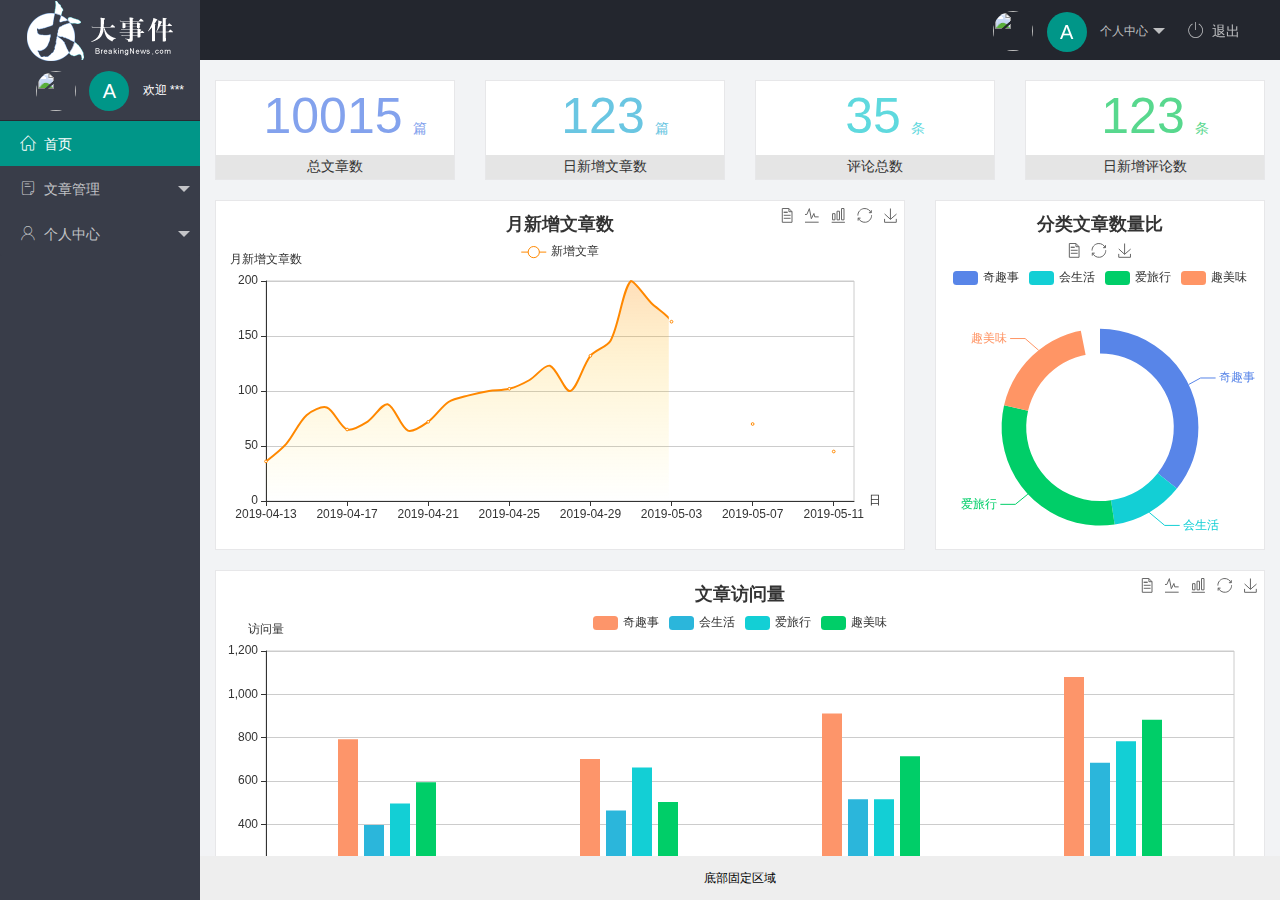
==== commit 92c1d154: "完成了个人中心模块" ====
--- a/index.html
+++ b/index.html
@@ -25,9 +25,9 @@
               个人中心
             </a>
             <dl class="layui-nav-child">
-              <dd><a href="">基本资料</a></dd>
-              <dd><a href="">更换头像</a></dd>
-              <dd><a href="">重置密码</a></dd>
+              <dd><a href="/user/user_info.html" target="fm">基本资料</a></dd>
+              <dd><a href="/user/user_avatar.html" target="fm">更换头像</a></dd>
+              <dd><a href="/user/user_pwd.html" target="fm">重置密码</a></dd>
             </dl>
           </li>
           <li class="layui-nav-item" lay-header-event="menuRight" lay-unselect>
@@ -82,17 +82,17 @@
               >
               <dl class="layui-nav-child">
                 <dd>
-                  <a href="javascript:;"
+                  <a href="/user/user_info.html" target="fm"
                     ><i class="layui-icon layui-icon-app"></i>基本资料</a
                   >
                 </dd>
                 <dd>
-                  <a href="javascript:;"
+                  <a href="/user/user_avatat.html" target="fm"
                     ><i class="layui-icon layui-icon-app"></i>更换头像</a
                   >
                 </dd>
                 <dd>
-                  <a href="javascript:;"
+                  <a href="/user/user_pwd.html" target="fm"
                     ><i class="layui-icon layui-icon-app"></i>重置密码</a
                   >
                 </dd>
--- a/assets/css/index.css
+++ b/assets/css/index.css
@@ -0,0 +1,54 @@
+.layui-footer {
+    text-align: center;
+    font-size: 12px;
+  }
+  .iconfont {
+    margin-right: 8px;
+  }
+  
+  .layui-icon {
+    margin-right: 8px;
+    margin-left: 20px;
+  }
+  iframe {
+    width: 100%;
+    height: 100%;
+  }
+  
+  .layui-body {
+    overflow: hidden;
+  }
+  a {
+    transition: none !important;
+  }
+  .userinfo {
+    height: 60px;
+    line-height: 60px;
+    text-align: center;
+    font-size: 12px;
+    user-select: none;
+  }
+  
+  .layui-side-scroll .userinfo {
+    border-bottom: 1px solid #282b33;
+  }
+  
+  .layui-nav-img {
+    width: 40px;
+    height: 40px;
+  }
+  
+  .text-avatar {
+    display: inline-block;
+    width: 40px;
+    height: 40px;
+    background-color: #009688;
+    border-radius: 50%;
+    line-height: 40px;
+    text-align: center;
+    font-size: 20px;
+    color: #fff;
+    position: relative;
+    top: 4px;
+    margin-right: 10px;
+  }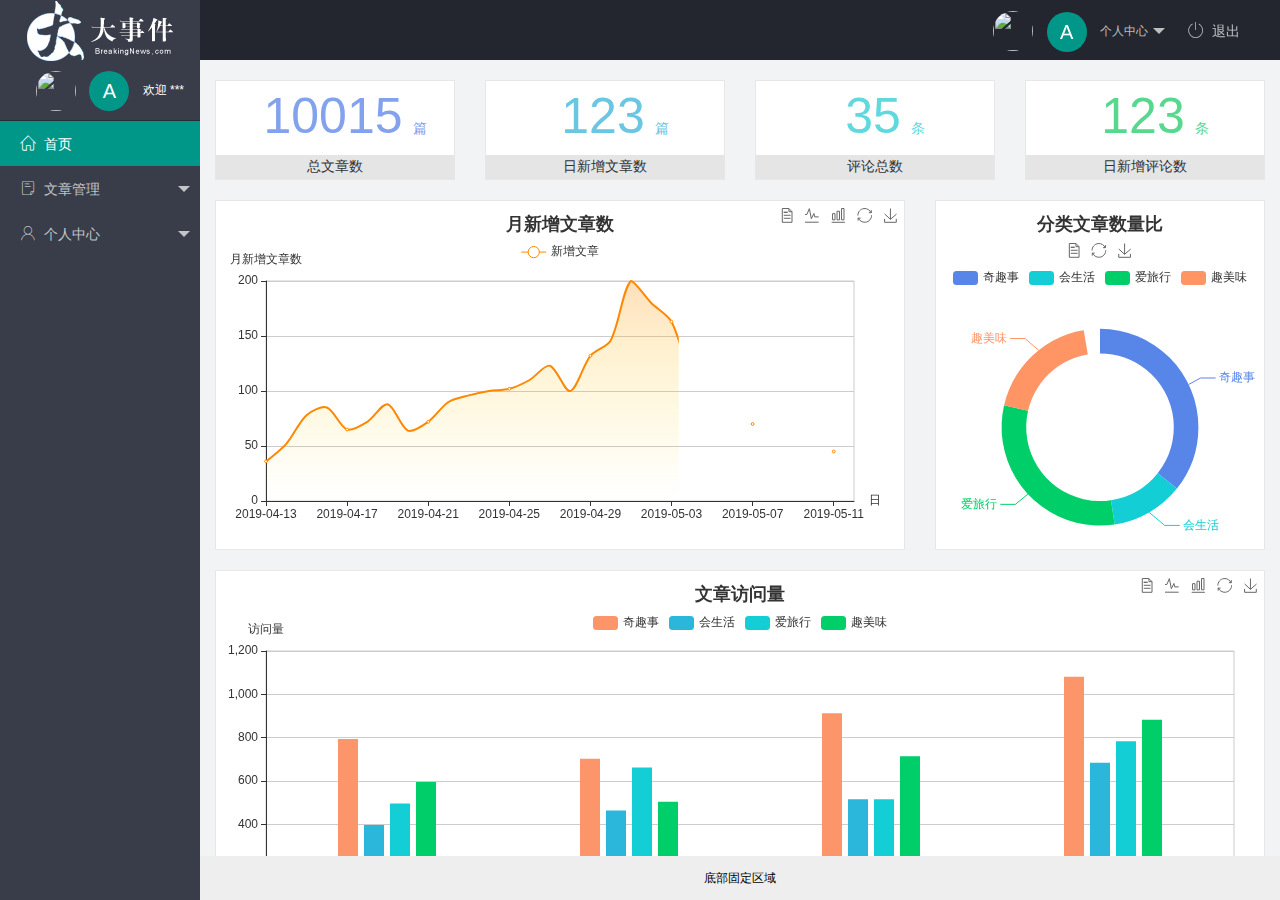
==== commit 5a3ae918: "完成文章功能" ====
--- a/index.html
+++ b/index.html
@@ -26,7 +26,7 @@
             </a>
             <dl class="layui-nav-child">
               <dd><a href="/user/user_info.html" target="fm">基本资料</a></dd>
-              <dd><a href="/user/user_avatar.html" target="fm">更换头像</a></dd>
+              <dd><a href="/user/user_avatat.html" target="fm">更换头像</a></dd>
               <dd><a href="/user/user_pwd.html" target="fm">重置密码</a></dd>
             </dl>
           </li>
@@ -59,17 +59,17 @@
               >
               <dl class="layui-nav-child">
                 <dd>
-                  <a href="javascript:;"
+                  <a href="/article/art_cate.html" target="fm"
                     ><i class="layui-icon layui-icon-app"></i>文章类别</a
                   >
                 </dd>
-                <dd>
-                  <a href="javascript:;"
+                <dd id="change">
+                  <a href="/article/art_list.html" target="fm"
                     ><i class="layui-icon layui-icon-app"></i>文章列表</a
                   >
                 </dd>
                 <dd>
-                  <a href="javascript:;"
+                  <a href="/article/art_pub.html" target="fm"
                     ><i class="layui-icon layui-icon-app"></i>发布文章</a
                   >
                 </dd>
